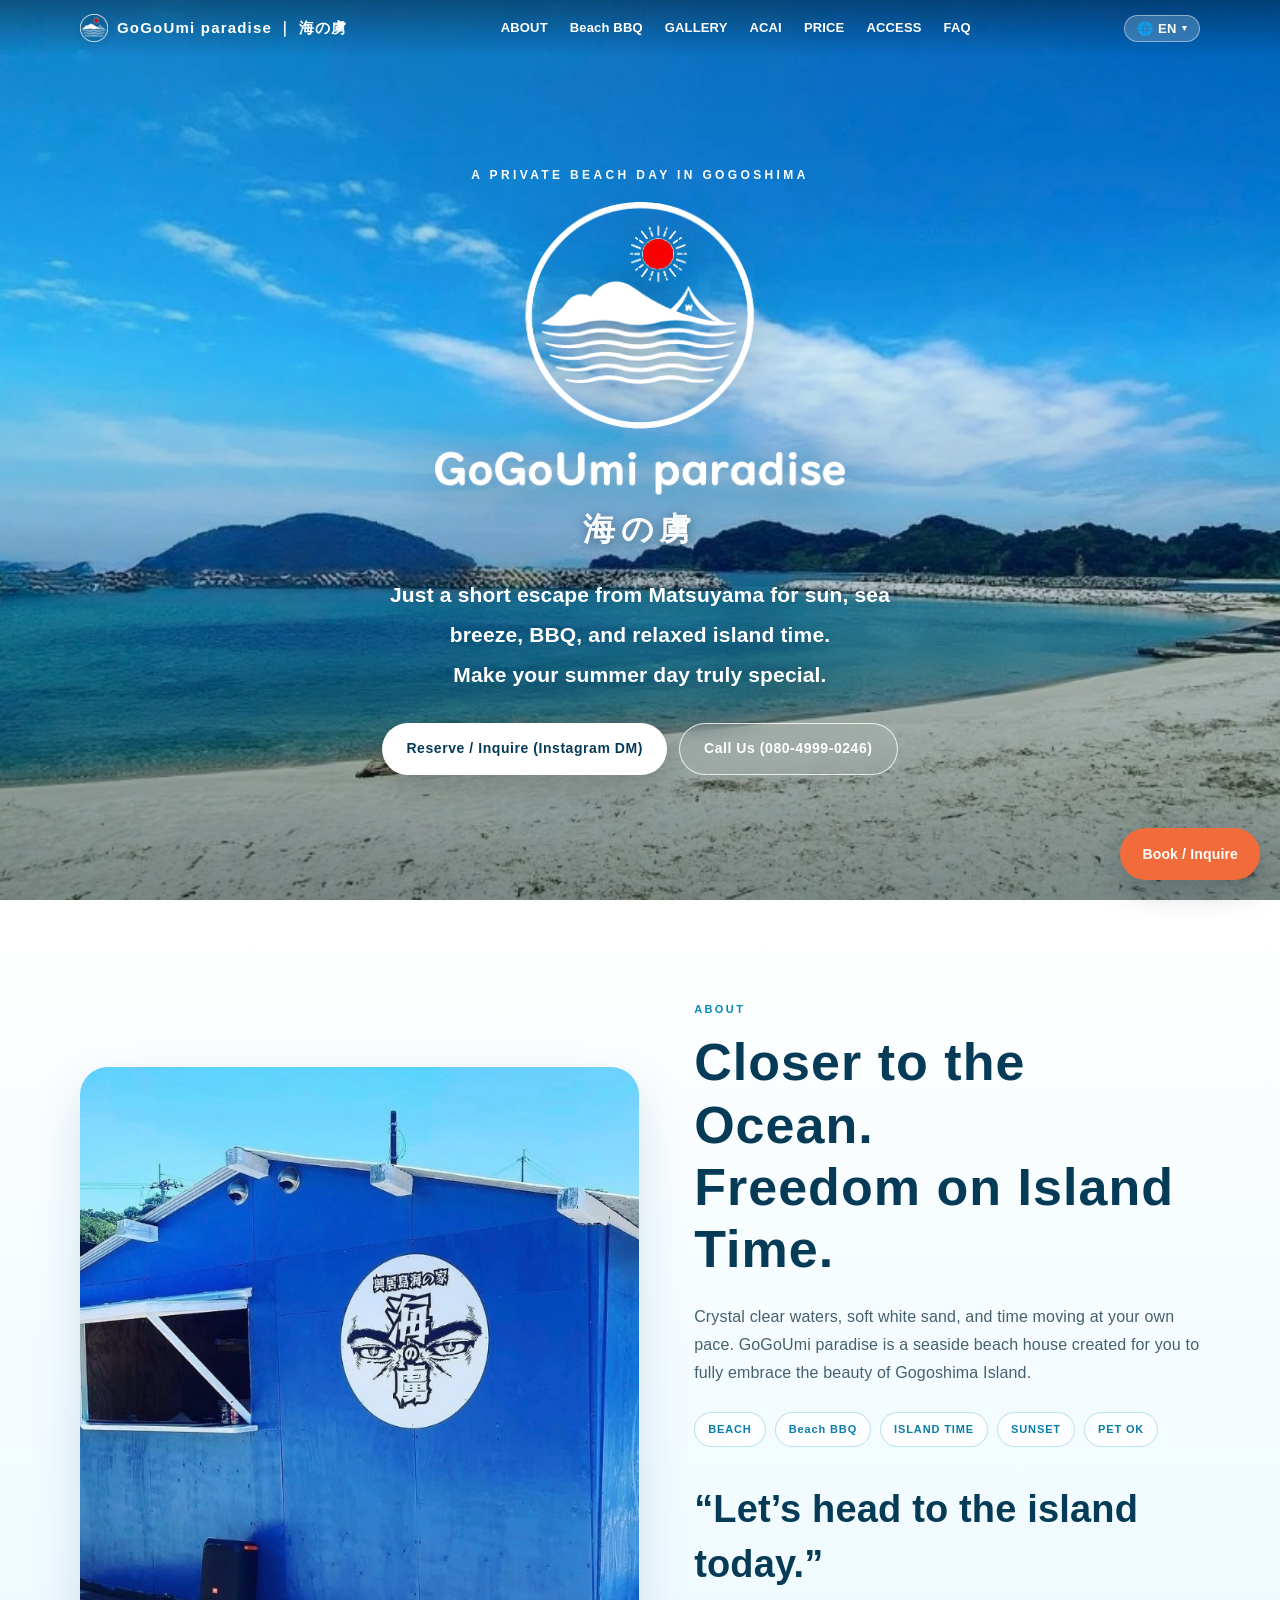
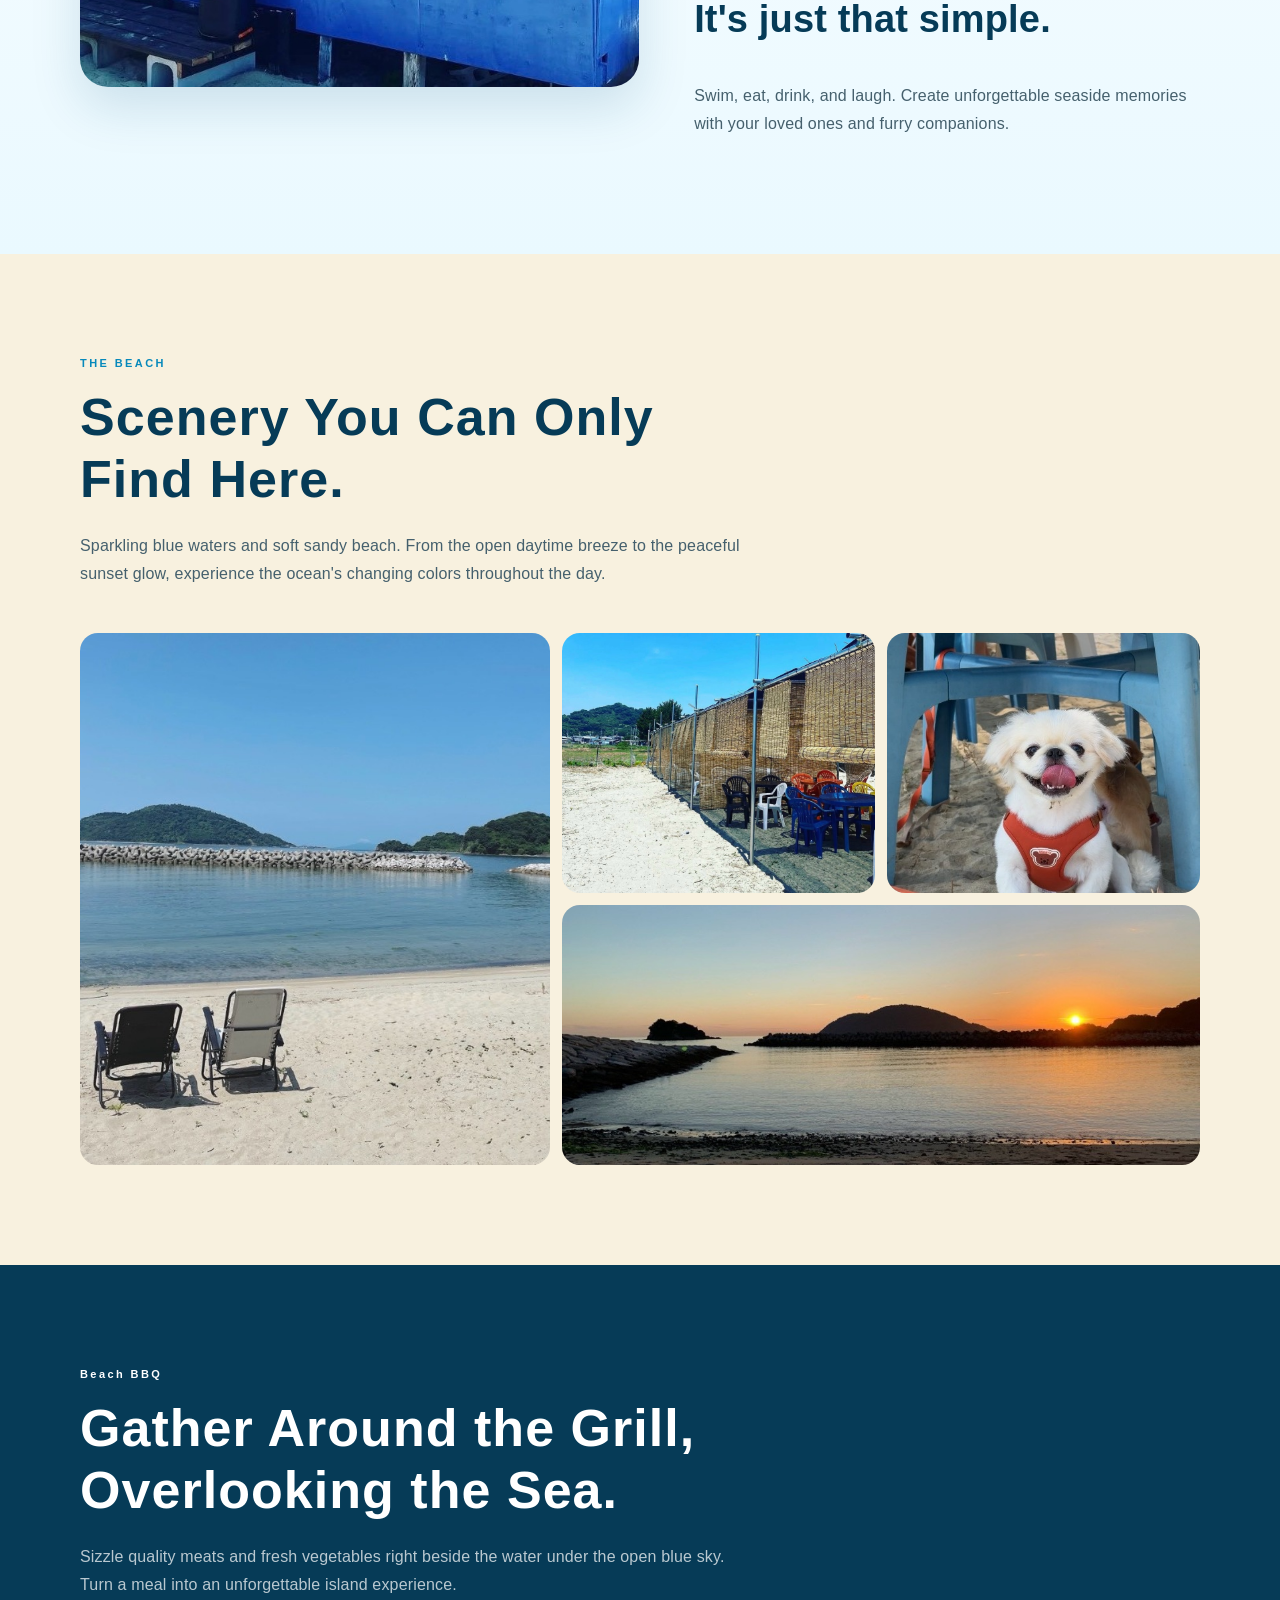
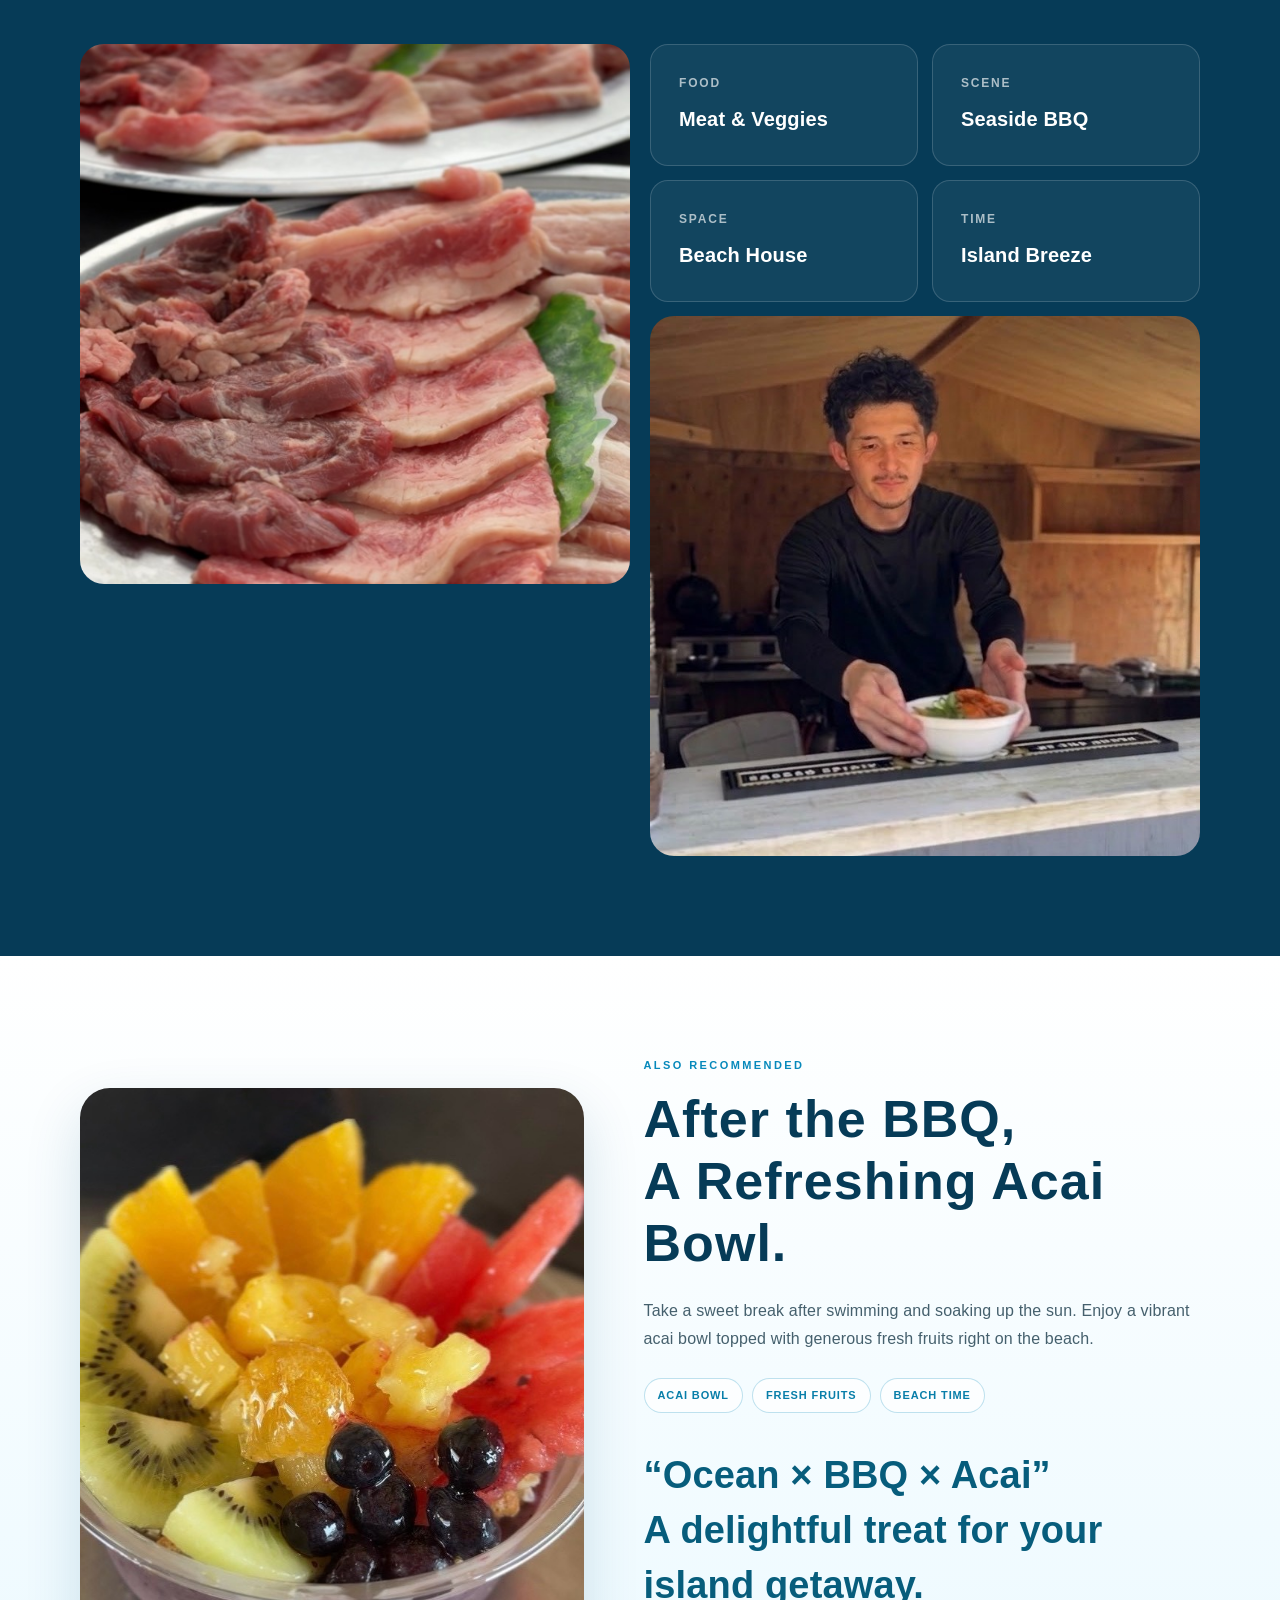
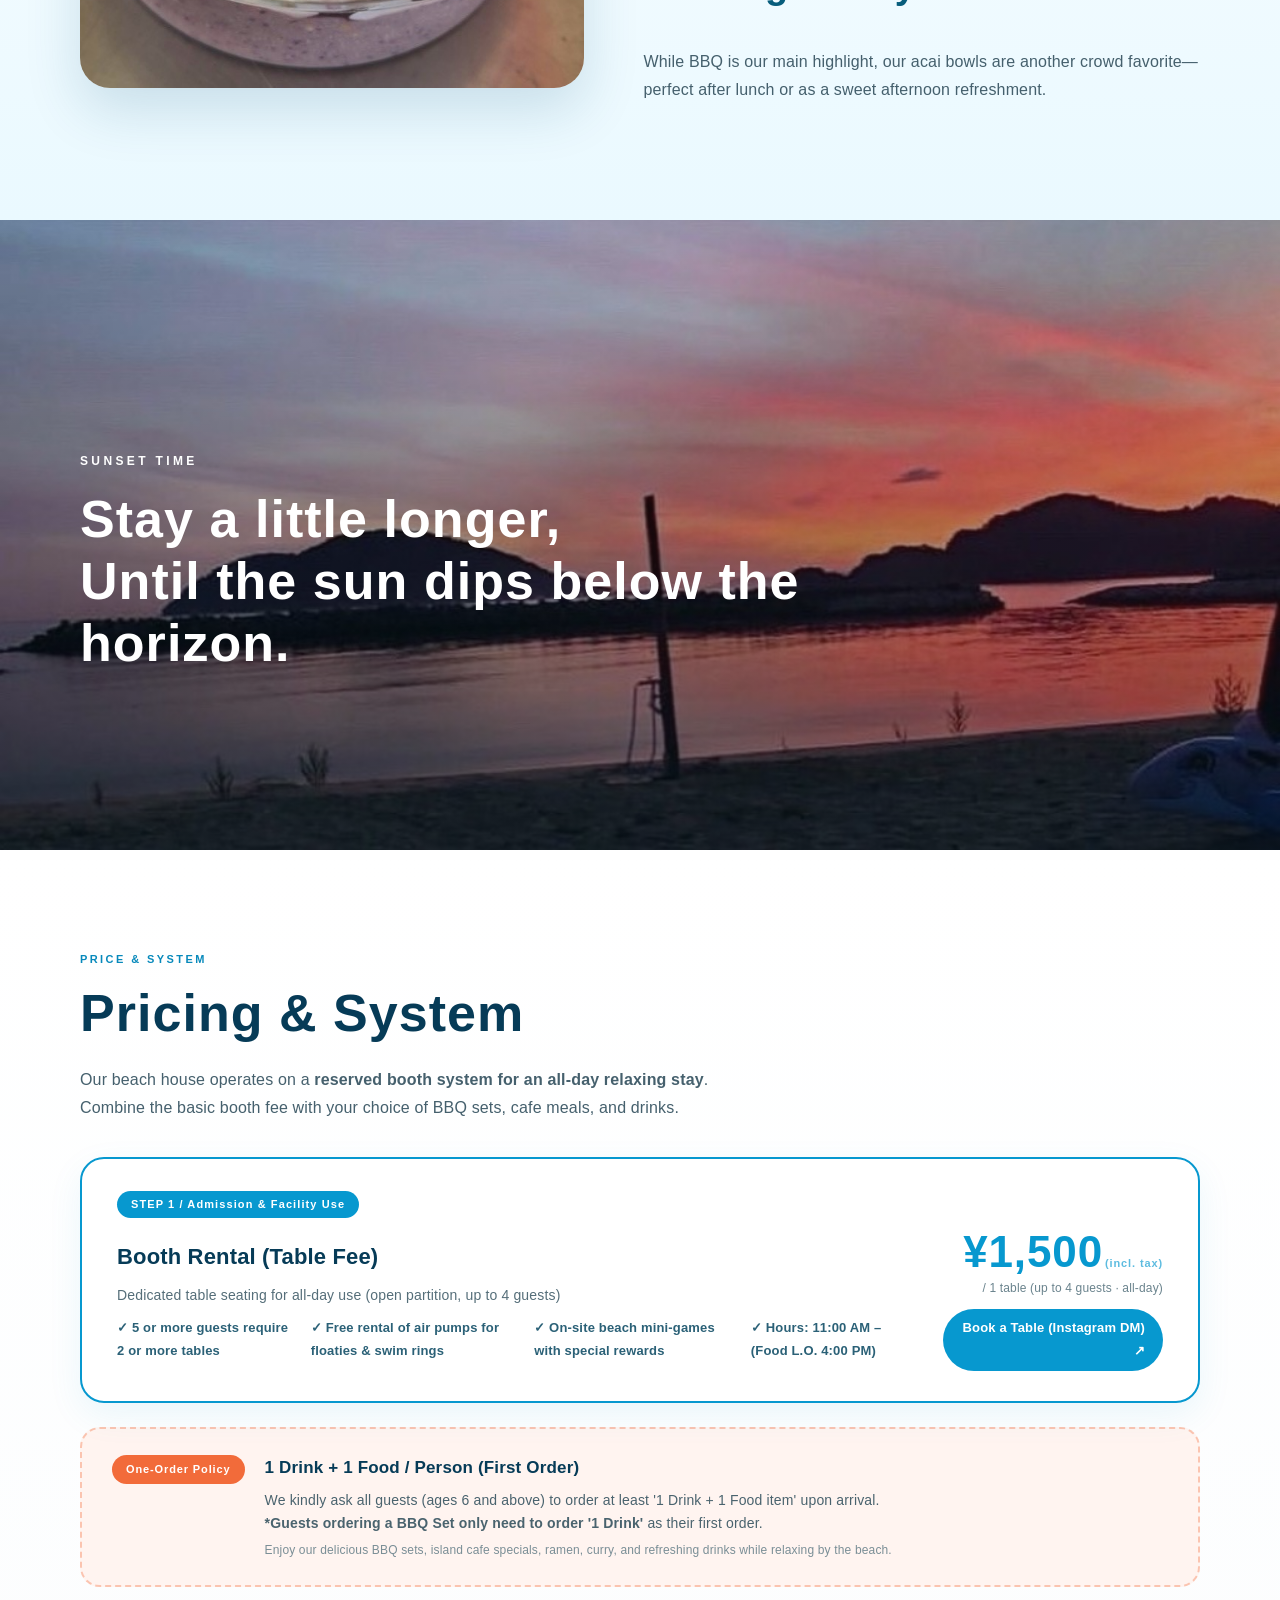
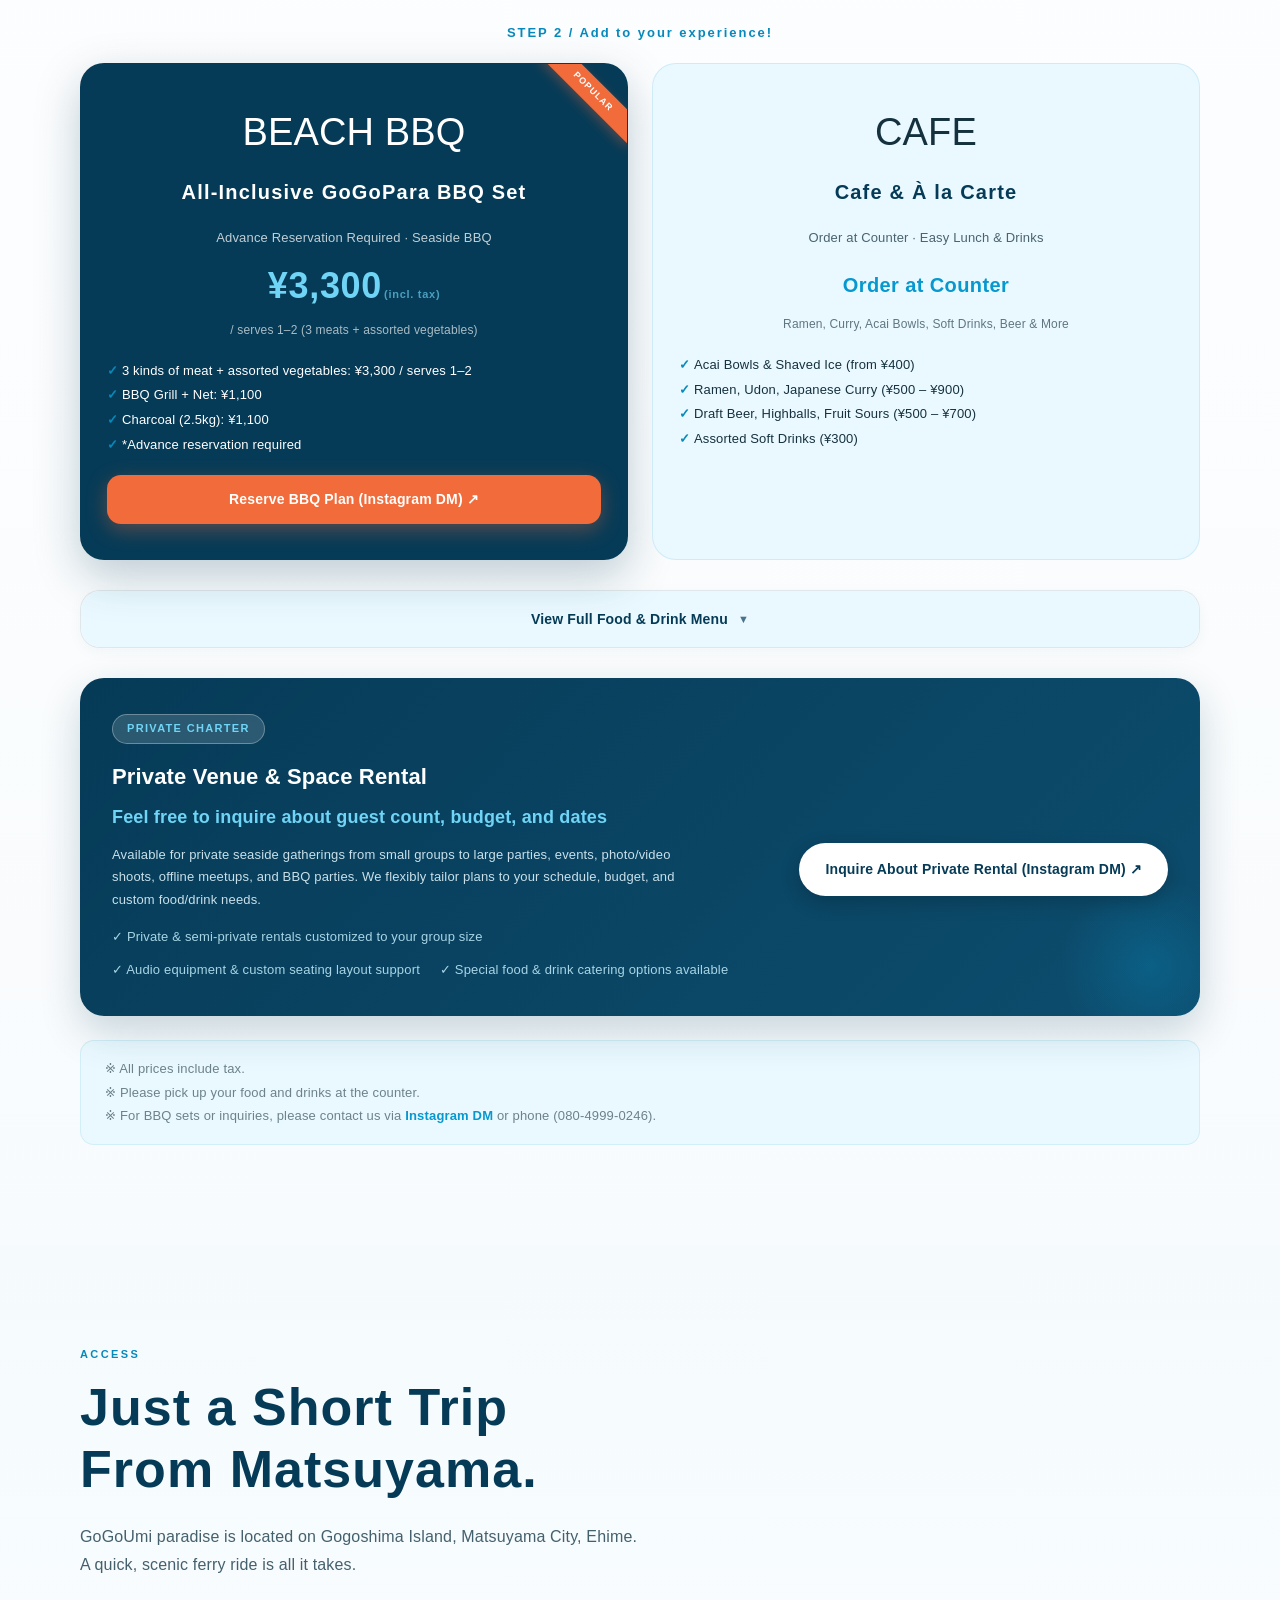
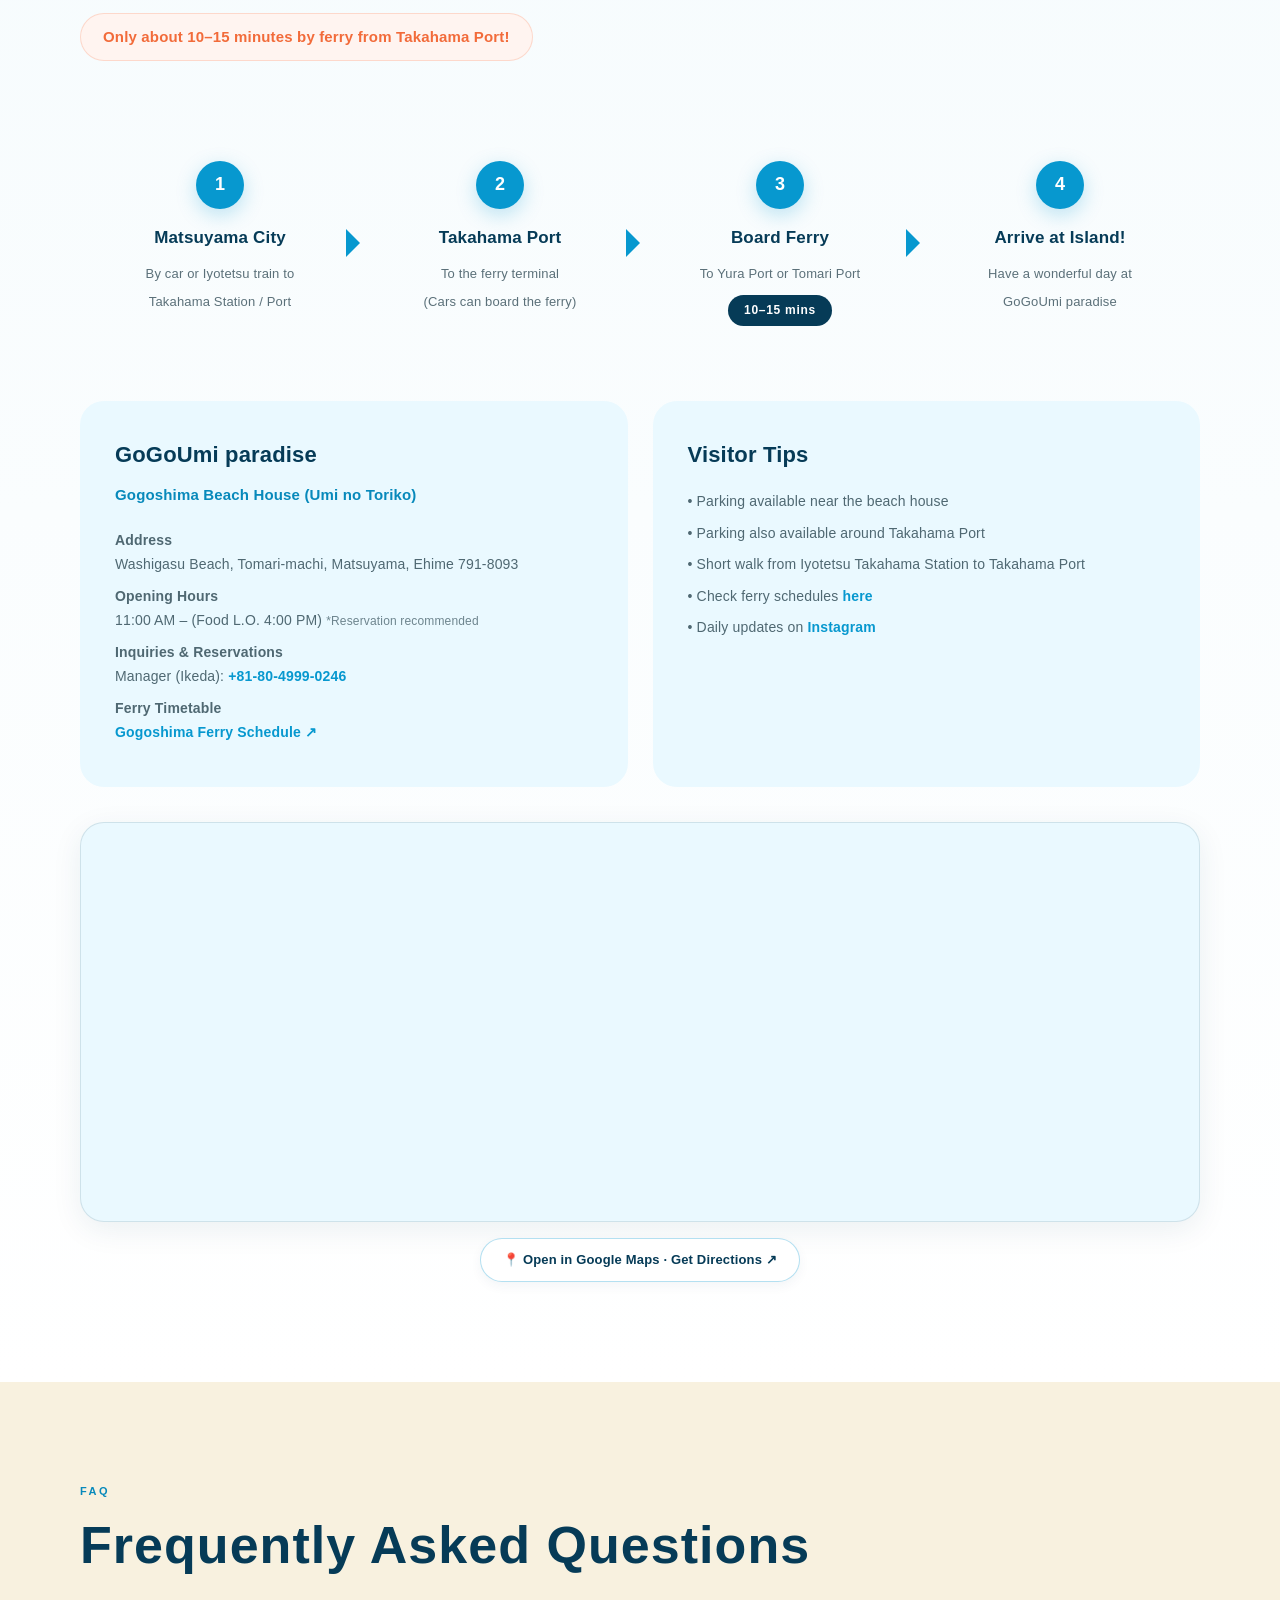
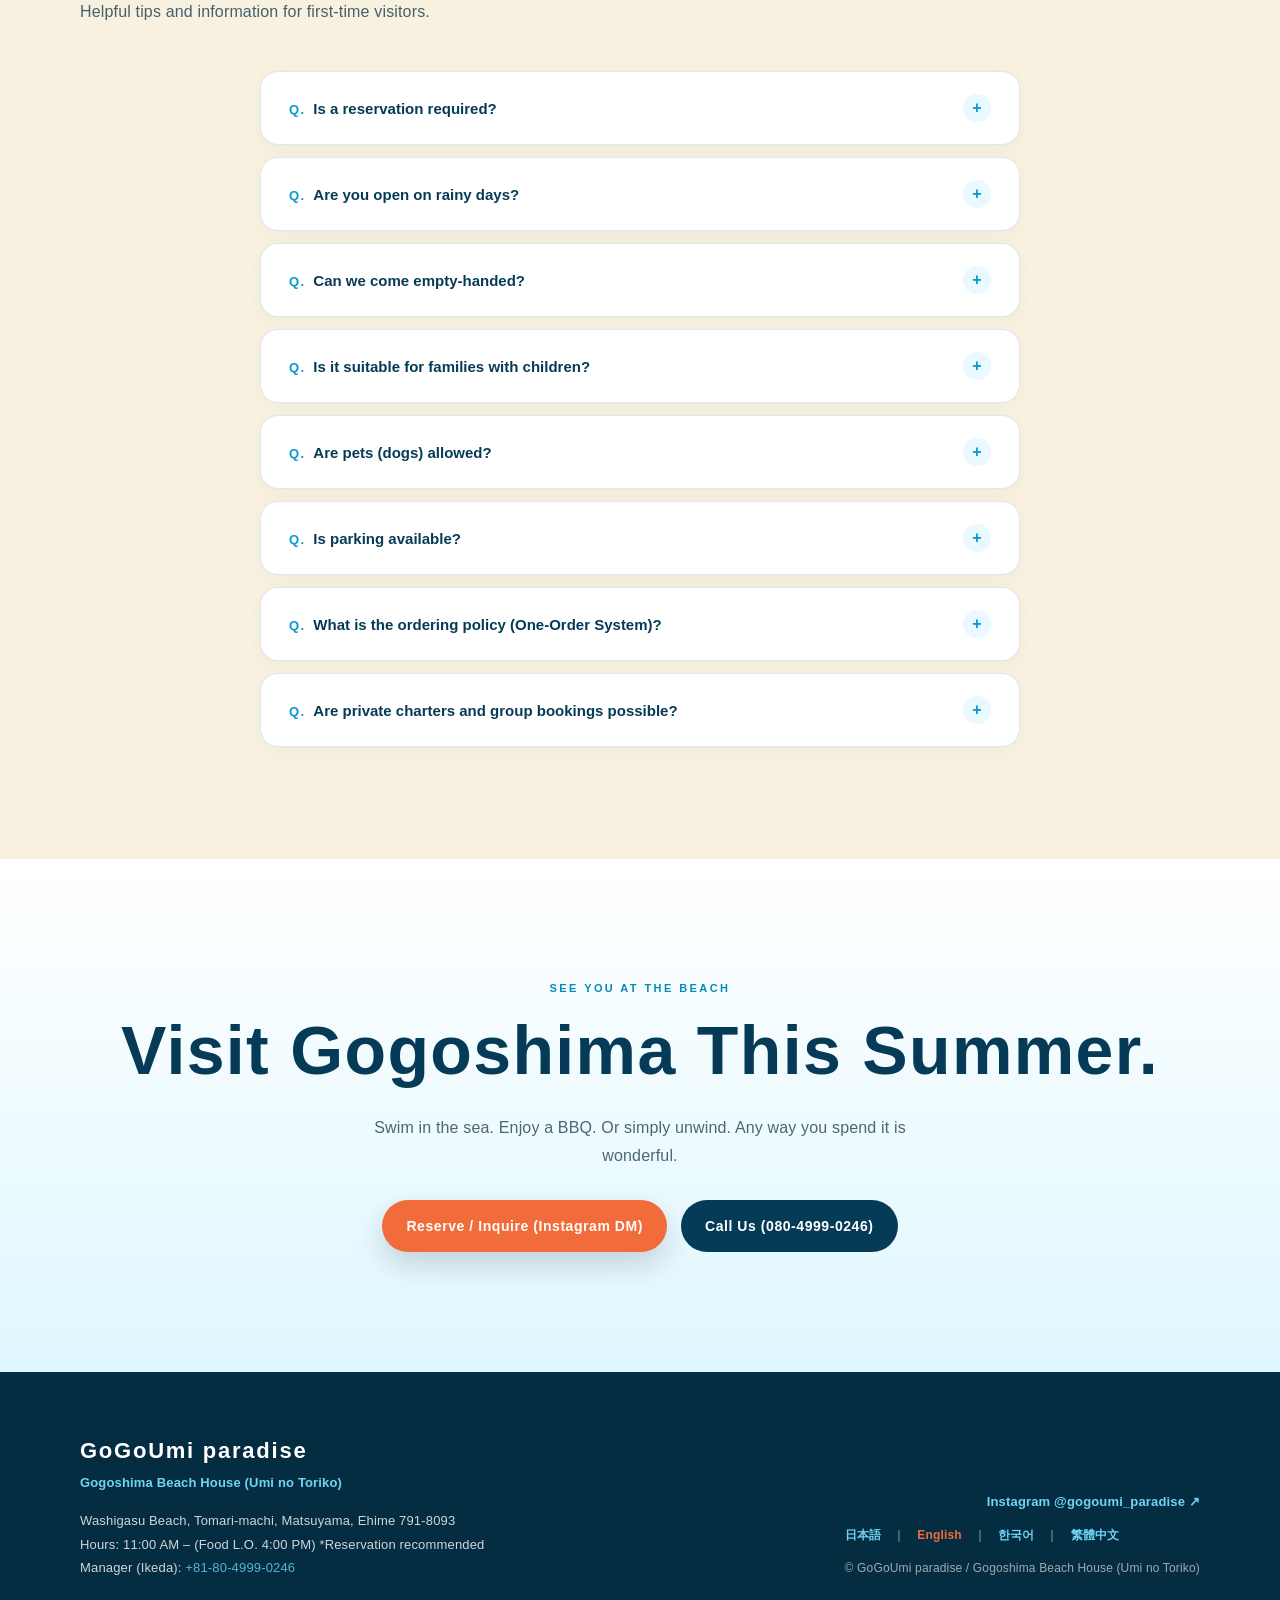
==== en/index.html @ 6abaef39 "feat: 多言語対応（EN/KO/ZH）、言語切替オーバーレイUI、Cloudflare Pages向けセキュリティルーティングの追加 - 英語（en/）・韓国語（ko/）・繁体字中国語（zh/）の" ====
<!doctype html>
<html lang="en">

<head>
  <meta charset="utf-8">
  <meta name="viewport" content="width=device-width, initial-scale=1">
  <meta name="theme-color" content="#0b8fbe">
  <title>GoGoUmi paradise | Matsuyama Beach House & Island BBQ (Gogoshima, Ehime)</title>
  <meta name="description"
    content="Official site of GoGoUmi paradise (Umi no Toriko) on Gogoshima Island, Matsuyama, Ehime. Just a 10-15 min scenic ferry ride from Takahama Port. Enjoy seaside BBQ, fresh acai bowls, dog-friendly beach vibes, and island day trips.">
  <meta name="keywords" content="Matsuyama beach, Matsuyama day trip, Matsuyama BBQ, Gogoshima Island, Ehime sightseeing, Washigasu beach, GoGoUmi paradise, beach house Japan">
  <meta name="robots" content="index, follow">
  <link rel="canonical" href="https://gogoumi-paradise.com/en/">
  <link rel="alternate" hreflang="ja" href="https://gogoumi-paradise.com/">
  <link rel="alternate" hreflang="en" href="https://gogoumi-paradise.com/en/">
  <link rel="alternate" hreflang="zh-TW" href="https://gogoumi-paradise.com/zh/">
  <link rel="alternate" hreflang="ko" href="https://gogoumi-paradise.com/ko/">
  <link rel="alternate" hreflang="x-default" href="https://gogoumi-paradise.com/">

  <!-- OGP / SNS Meta Tags -->
  <meta property="og:type" content="website">
  <meta property="og:locale" content="en_US">
  <meta property="og:site_name" content="GoGoUmi paradise (Umi no Toriko)">
  <meta property="og:title" content="GoGoUmi paradise | Matsuyama Beach House & Island BBQ (Gogoshima, Ehime)">
  <meta property="og:description"
    content="A scenic island day trip from Matsuyama! Enjoy seaside BBQ, acai bowls, dog-friendly beach vibes, and private rentals on Gogoshima Island (10-15 mins ferry from Takahama Port).">
  <meta property="og:url" content="https://gogoumi-paradise.com/en/">
  <meta property="og:image" content="https://gogoumi-paradise.com/images/photo12.jpeg">

  <!-- Twitter Card -->
  <meta name="twitter:card" content="summary_large_image">
  <meta name="twitter:title" content="GoGoUmi paradise | Matsuyama Beach House & Island BBQ (Gogoshima, Ehime)">
  <meta name="twitter:description"
    content="A scenic island day trip from Matsuyama! Seaside BBQ, acai bowls, and beach vibes on Gogoshima Island (10-15 mins ferry).">
  <meta name="twitter:image" content="https://gogoumi-paradise.com/images/photo12.jpeg">

  <link rel="icon" type="image/jpeg" href="../images/logo.jpeg">
  <link rel="apple-touch-icon" href="../images/logo.jpeg">
  <link rel="stylesheet" href="../style.css">

  <!-- Structured Data (Schema.org / JSON-LD) -->
  <!-- 1. Store / Business Info (LocalBusiness / Restaurant) -->
  <script type="application/ld+json">
  {
    "@context": "https://schema.org",
    "@type": ["LocalBusiness", "Restaurant"],
    "@id": "https://gogoumi-paradise.com/en/#business",
    "name": "GoGoUmi paradise (Umi no Toriko)",
    "alternateName": "Matsuyama Gogoshima Beach House GoGoUmi paradise",
    "description": "Seaside beach house and beach BBQ facility on Gogoshima Island (Washigasu Beach), Matsuyama, Ehime. 10-15 mins ferry ride from Takahama Port. Perfect for Matsuyama day trips, all-inclusive BBQ, acai bowls, dog-friendly, and private rentals.",
    "image": "https://gogoumi-paradise.com/images/photo19.jpeg",
    "url": "https://gogoumi-paradise.com/en/",
    "telephone": "080-4999-0246",
    "priceRange": "¥¥",
    "servesCuisine": ["BBQ", "Cafe", "Japanese"],
    "keywords": "Matsuyama beach, Matsuyama day trip, Matsuyama BBQ, Gogoshima, Beach House, Washigasu Beach, Acai Bowl, Dog Friendly",
    "hasMap": "https://maps.google.com/?q=%E6%84%9B%E5%A8%9E%E7%9C%8C%E6%9D%BE%E5%B1%B1%E5%B8%82%E6%Bcca%E7%94%BA%20%E9%B7%B2%E3%83%B6%E5%B7%A3%E6%B5%B7%E6%B0%B4%E6%B5%B4%E5%A0%B4",
    "address": {
      "@type": "PostalAddress",
      "streetAddress": "Washigasu Beach, Tomari-machi",
      "addressLocality": "Matsuyama",
      "addressRegion": "Ehime",
      "postalCode": "791-8093",
      "addressCountry": "JP"
    },
    "geo": {
      "@type": "GeoCoordinates",
      "latitude": 33.8860,
      "longitude": 132.6840
    },
    "openingHoursSpecification": [
      {
        "@type": "OpeningHoursSpecification",
        "dayOfWeek": ["Monday", "Tuesday", "Wednesday", "Thursday", "Friday", "Saturday", "Sunday"],
        "opens": "11:00",
        "closes": "16:00"
      }
    ],
    "sameAs": [
      "https://www.instagram.com/gogoumi_paradise"
    ]
  }
  </script>

  <!-- 2. FAQ (FAQPage Rich Results) -->
  <script type="application/ld+json">
  {
    "@context": "https://schema.org",
    "@type": "FAQPage",
    "mainEntity": [
      {
        "@type": "Question",
        "name": "Is a reservation required?",
        "acceptedAnswer": {
          "@type": "Answer",
          "text": "Yes, advance reservations are recommended. Please contact us via Instagram DM or phone (+81-80-4999-0246) to check availability and book."
        }
      },
      {
        "@type": "Question",
        "name": "Are you open on rainy days?",
        "acceptedAnswer": {
          "@type": "Answer",
          "text": "Operations may be suspended depending on weather conditions. Please check our Instagram Stories for daily operational updates."
        }
      },
      {
        "@type": "Question",
        "name": "Can we come empty-handed?",
        "acceptedAnswer": {
          "@type": "Answer",
          "text": "Yes! Our BBQ sets include all equipment and ingredients. Feel free to come empty-handed. Bringing swimwear and towels is recommended."
        }
      },
      {
        "@type": "Question",
        "name": "Is it suitable for families and children?",
        "acceptedAnswer": {
          "@type": "Answer",
          "text": "Absolutely! Families are very welcome. Children can safely enjoy swimming in the sea and BBQ by the sand."
        }
      },
      {
        "@type": "Question",
        "name": "Are pets (dogs) allowed?",
        "acceptedAnswer": {
          "@type": "Answer",
          "text": "Yes, pets are warmly welcome! You can walk on the beach and enjoy BBQ together with your dog. Please keep your dog on a leash for safety and courtesy to other guests."
        }
      },
      {
        "@type": "Question",
        "name": "Is parking available?",
        "acceptedAnswer": {
          "@type": "Answer",
          "text": "Yes, there is parking space available near the beach house."
        }
      },
      {
        "@type": "Question",
        "name": "What is the ordering policy (One-Order System)?",
        "acceptedAnswer": {
          "@type": "Answer",
          "text": "We kindly ask each guest (ages 6 and above) to order at least '1 Drink + 1 Food item' upon arrival (*guests ordering a BBQ set only need to order 1 Drink)."
        }
      },
      {
        "@type": "Question",
        "name": "Are private charters and group bookings possible?",
        "acceptedAnswer": {
          "@type": "Answer",
          "text": "Yes! We welcome private venue rentals and group gatherings. Please contact us via Instagram DM or phone (+81-80-4999-0246) for custom dates, budgets, and menus."
        }
      }
    ]
  }
  </script>
</head>

<body>
  <nav class="nav" id="nav">
    <div class="container nav-inner">
      <a class="brand" href="#">
        <img src="../images/logo_mark_white_clean.png" alt="GoGoUmi paradise Logo Mark" class="brand-mark brand-mark-white">
        <img src="../images/logo_mark_clean.png" alt="GoGoUmi paradise Logo Mark" class="brand-mark brand-mark-scrolled">
        <span>GoGoUmi paradise ｜ 海の虜</span>
      </a>
      <div class="nav-links">
        <a href="#about">ABOUT</a><a href="#bbq">Beach BBQ</a><a href="#gallery">GALLERY</a><a href="#acai">ACAI</a><a
          href="#price">PRICE</a><a href="#access">ACCESS</a><a href="#faq">FAQ</a>
      </div>
      <div class="nav-actions">
        <div class="lang-switcher">
          <button type="button" class="lang-btn" aria-expanded="false" aria-haspopup="true" aria-label="Select Language">
            <span class="lang-icon">🌐</span>
            <span class="lang-current">EN</span>
            <span class="lang-arrow">▾</span>
          </button>
          <div class="lang-dropdown" role="menu">
            <a href="../" class="lang-item" hreflang="ja" role="menuitem">日本語 (JP)</a>
            <a href="./" class="lang-item active" hreflang="en" role="menuitem">English (EN)</a>
            <a href="../ko/" class="lang-item" hreflang="ko" role="menuitem">한국어 (KO)</a>
            <a href="../zh/" class="lang-item" hreflang="zh-TW" role="menuitem">繁體中文 (ZH)</a>
          </div>
        </div>
      </div>
    </div>
  </nav>

  <header class="hero">
    <div class="hero-bg"><img src="../images/photo12.jpeg" alt="Crystal blue ocean and sandy beach of Gogoshima" fetchpriority="high"></div>
    <div class="container hero-content">
      <div>
        <div class="eyebrow">A PRIVATE BEACH DAY IN GOGOSHIMA</div>
        <h1>
          <span class="sr-only">Beach House & Seaside BBQ on Gogoshima Island - </span>
          <img src="../images/logo_white_center.png" alt="GoGoUmi paradise - Beach House on Gogoshima Island" class="hero-logo">
          <span>海の虜</span>
        </h1>
        <p class="hero-copy">Just a short escape from Matsuyama for sun, sea breeze, BBQ, and relaxed island time.<br>Make your summer day truly special.</p>
        <div class="cta-row">
          <a class="btn btn-primary" href="https://www.instagram.com/gogoumi_paradise" data-reserve-link target="_blank"
            rel="noopener noreferrer">Reserve / Inquire (Instagram DM)</a>
          <a class="btn btn-outline" href="tel:08049990246">Call Us (080-4999-0246)</a>
        </div>
      </div>
    </div>
  </header>

  <main>
    <section class="intro" id="about">
      <div class="container intro-grid">
        <div class="intro-photo"><img src="../images/photo19.jpeg" alt="GoGoUmi paradise Beach House Exterior" loading="lazy"
            decoding="async"></div>
        <div>
          <div class="kicker">ABOUT</div>
          <h2>Closer to the Ocean.<br>Freedom on Island Time.</h2>
          <p class="lead">Crystal clear waters, soft white sand, and time moving at your own pace. GoGoUmi paradise is a seaside beach house created for you to fully embrace the beauty of Gogoshima Island.</p>
          <div class="badges"><span class="badge">BEACH</span><span class="badge">Beach BBQ</span><span
              class="badge">ISLAND TIME</span><span class="badge">SUNSET</span><span class="badge">PET OK</span></div>
          <p class="quote">“Let’s head to the island today.”<br>It's just that simple.</p>
          <p class="lead">Swim, eat, drink, and laugh. Create unforgettable seaside memories with your loved ones and furry companions.</p>
        </div>
      </div>
    </section>

    <section class="gallery" id="gallery">
      <div class="container">
        <div class="kicker">THE BEACH</div>
        <h2>Scenery You Can Only<br>Find Here.</h2>
        <p class="lead">Sparkling blue waters and soft sandy beach. From the open daytime breeze to the peaceful sunset glow, experience the ocean's changing colors throughout the day.</p>
        <div class="gallery-grid">
          <div class="g g1"><img src="../images/photo14.jpeg" alt="Beach chairs by the turquoise sea" loading="lazy" decoding="async"></div>
          <div class="g g2"><img src="../images/photo15.jpeg" alt="Shaded terrace seating at the beach house" loading="lazy" decoding="async"></div>
          <div class="g g3"><img src="../images/dog.jpeg" alt="Beloved dog enjoying the beach" loading="lazy" decoding="async"></div>
          <div class="g g4"><img src="../images/photo20.jpeg" alt="Romantic sunset on the beach" loading="lazy" decoding="async"></div>
        </div>
      </div>
    </section>

    <section class="bbq" id="bbq">
      <div class="container">
        <div class="kicker">Beach BBQ</div>
        <h2>Gather Around the Grill,<br>Overlooking the Sea.</h2>
        <p class="lead">Sizzle quality meats and fresh vegetables right beside the water under the open blue sky. Turn a meal into an unforgettable island experience.</p>
        <div class="bbq-grid">
          <div class="photo"><img src="../images/photo9_v2.jpeg" alt="Sizzling BBQ meats" loading="lazy" decoding="async"></div>
          <div>
            <div class="info">
              <div class="info-box"><strong>FOOD</strong><b>Meat & Veggies</b></div>
              <div class="info-box"><strong>SCENE</strong><b>Seaside BBQ</b></div>
              <div class="info-box"><strong>SPACE</strong><b>Beach House</b></div>
              <div class="info-box"><strong>TIME</strong><b>Island Breeze</b></div>
            </div>
            <div class="photo bbq-sub-photo"><img src="../images/photo23_v2.jpeg" alt="Friendly host welcoming guests at the counter" loading="lazy"
                decoding="async"></div>
          </div>
        </div>
      </div>
    </section>

    <section class="acai" id="acai">
      <div class="container acai-grid">
        <div class="acai-photo"><img src="../images/acai_v2.jpeg" alt="Fresh fruit acai bowl" loading="lazy" decoding="async">
        </div>
        <div>
          <div class="kicker">ALSO RECOMMENDED</div>
          <h2>After the BBQ,<br>A Refreshing Acai Bowl.</h2>
          <p class="lead">Take a sweet break after swimming and soaking up the sun. Enjoy a vibrant acai bowl topped with generous fresh fruits right on the beach.</p>
          <div class="badges"><span class="badge">ACAI BOWL</span><span class="badge">FRESH FRUITS</span><span
              class="badge">BEACH TIME</span></div>
          <p class="quote">“Ocean × BBQ × Acai”<br>A delightful treat for your island getaway.</p>
          <p class="lead">While BBQ is our main highlight, our acai bowls are another crowd favorite—perfect after lunch or as a sweet afternoon refreshment.</p>
        </div>
      </div>
    </section>

    <section class="sunset">
      <img src="../images/photo11.jpeg" alt="Vibrant sunset on Gogoshima Island" loading="lazy" decoding="async">
      <div class="container sunset-content">
        <div>
          <div class="eyebrow">SUNSET TIME</div>
          <h2>Stay a little longer,<br>Until the sun dips below the horizon.</h2>
        </div>
      </div>
    </section>

    <!-- ====== PRICE ====== -->
    <!-- Content dynamically rendered from prices.js -->
    <section class="price" id="price">
      <div class="container"></div>
    </section>

    <!-- ====== ACCESS ====== -->
    <section class="access" id="access">
      <div class="container">
        <div class="kicker">ACCESS</div>
        <h2>Just a Short Trip<br>From Matsuyama.</h2>
        <p class="lead">GoGoUmi paradise is located on Gogoshima Island, Matsuyama City, Ehime.<br>A quick, scenic ferry ride is all it takes.</p>
        <div class="access-highlight">Only about 10–15 minutes by ferry from Takahama Port!</div>

        <!-- step flow -->
        <div class="access-steps">
          <div class="access-step">
            <div class="step-num">1</div>
            <span class="step-label">Matsuyama City</span>
            <span class="step-desc">By car or Iyotetsu train to<br>Takahama Station / Port</span>
          </div>
          <div class="access-step">
            <div class="step-num">2</div>
            <span class="step-label">Takahama Port</span>
            <span class="step-desc">To the ferry terminal<br>(Cars can board the ferry)</span>
          </div>
          <div class="access-step">
            <div class="step-num">3</div>
            <span class="step-label">Board Ferry</span>
            <span class="step-desc">To Yura Port or Tomari Port</span>
            <span class="step-time">10–15 mins</span>
          </div>
          <div class="access-step">
            <div class="step-num">4</div>
            <span class="step-label">Arrive at Island!</span>
            <span class="step-desc">Have a wonderful day at<br>GoGoUmi paradise</span>
          </div>
        </div>

        <!-- detail cards -->
        <div class="access-detail">
          <div class="access-card">
            <h3>GoGoUmi paradise<br><span class="access-card-sub">Gogoshima Beach House (Umi no Toriko)</span></h3>
            <p><b>Address</b><br>Washigasu Beach, Tomari-machi, Matsuyama, Ehime 791-8093</p>
            <p><b>Opening Hours</b><br>11:00 AM – (Food L.O. 4:00 PM) <span class="note-inline">*Reservation recommended</span></p>
            <p><b>Inquiries & Reservations</b><br>Manager (Ikeda): <a href="tel:08049990246" class="link-highlight">+81-80-4999-0246</a></p>
            <p><b>Ferry Timetable</b><br><a href="https://gogoshima-ferry.com/timetable_faretable/" target="_blank"
                rel="noopener noreferrer">Gogoshima Ferry Schedule ↗</a></p>
          </div>
          <div class="access-card">
            <h3>Visitor Tips</h3>
            <p>• Parking available near the beach house</p>
            <p>• Parking also available around Takahama Port</p>
            <p>• Short walk from Iyotetsu Takahama Station to Takahama Port</p>
            <p>• Check ferry schedules <a href="https://gogoshima-ferry.com/timetable_faretable/" target="_blank"
                rel="noopener noreferrer">here</a></p>
            <p>• Daily updates on <a href="https://www.instagram.com/gogoumi_paradise" target="_blank"
                rel="noopener noreferrer">Instagram</a></p>
          </div>
        </div>

        <!-- Map Embed -->
        <div class="access-map-wrapper">
          <div class="access-map">
            <iframe
              src="https://maps.google.com/maps?output=embed&q=%E6%84%9B%E5%A8%9E%E7%9C%8C%E6%9D%BE%E5%B1%B1%E5%B8%82%E6%Bcca%E7%94%BA%20%E9%B7%B2%E3%83%B6%E5%B7%A3%E6%B5%B7%E6%B0%B4%E6%B5%B4%E5%A0%B4"
              width="100%" height="100%" allowfullscreen="" loading="lazy" referrerpolicy="no-referrer-when-downgrade"
              title="GoGoUmi paradise (Washigasu Beach) Access Map">
            </iframe>
          </div>
          <div class="access-map-action">
            <a class="btn-map-link"
              href="https://maps.google.com/?q=%E6%84%9B%E5%A8%9E%E7%9C%8C%E6%9D%BE%E5%B1%B1%E5%B8%82%E6%Bcca%E7%94%BA%20%E9%B7%B2%E3%83%B6%E5%B7%A3%E6%B5%B7%E6%B0%B4%E6%B5%B4%E5%A0%B4"
              target="_blank" rel="noopener noreferrer">
              📍 Open in Google Maps · Get Directions ↗
            </a>
          </div>
        </div>
      </div>
    </section>

    <!-- ====== FAQ ====== -->
    <section class="faq" id="faq">
      <div class="container">
        <div class="kicker">FAQ</div>
        <h2>Frequently Asked Questions</h2>
        <p class="lead">Helpful tips and information for first-time visitors.</p>
        <div class="faq-list">

          <div class="faq-item">
            <button type="button" class="faq-q" aria-expanded="false">
              <div><span class="q-label">Q.</span>Is a reservation required?</div>
              <div class="faq-toggle">+</div>
            </button>
            <div class="faq-a">
              <div class="faq-a-inner">Yes, advance reservations are recommended. Please contact us via <a
                  href="https://www.instagram.com/gogoumi_paradise" target="_blank" rel="noopener noreferrer"
                  class="link-highlight">Instagram DM</a> or phone (<a href="tel:08049990246"
                  class="link-highlight">+81-80-4999-0246</a>) to check availability and reserve.</div>
            </div>
          </div>

          <div class="faq-item">
            <button type="button" class="faq-q" aria-expanded="false">
              <div><span class="q-label">Q.</span>Are you open on rainy days?</div>
              <div class="faq-toggle">+</div>
            </button>
            <div class="faq-a">
              <div class="faq-a-inner">We may suspend operations depending on weather conditions. Please check our <a
                  href="https://www.instagram.com/gogoumi_paradise" target="_blank" rel="noopener noreferrer"
                  class="link-highlight">Instagram</a> Stories for real-time daily operational updates.</div>
            </div>
          </div>

          <div class="faq-item">
            <button type="button" class="faq-q" aria-expanded="false">
              <div><span class="q-label">Q.</span>Can we come empty-handed?</div>
              <div class="faq-toggle">+</div>
            </button>
            <div class="faq-a">
              <div class="faq-a-inner">Yes! Our BBQ sets include all equipment and food ingredients. Feel free to come empty-handed. Bringing swimwear and towels is recommended for swimming.</div>
            </div>
          </div>

          <div class="faq-item">
            <button type="button" class="faq-q" aria-expanded="false">
              <div><span class="q-label">Q.</span>Is it suitable for families with children?</div>
              <div class="faq-toggle">+</div>
            </button>
            <div class="faq-a">
              <div class="faq-a-inner">Absolutely! Families are warmly welcomed. You and your children can safely enjoy beach swimming and delicious BBQ together.</div>
            </div>
          </div>

          <div class="faq-item">
            <button type="button" class="faq-q" aria-expanded="false">
              <div><span class="q-label">Q.</span>Are pets (dogs) allowed?</div>
              <div class="faq-toggle">+</div>
            </button>
            <div class="faq-a">
              <div class="faq-a-inner">Yes, pets are very welcome! You can take beach walks and enjoy BBQ together with your dog. Please keep your dog on a leash for courtesy and safety.</div>
            </div>
          </div>

          <div class="faq-item">
            <button type="button" class="faq-q" aria-expanded="false">
              <div><span class="q-label">Q.</span>Is parking available?</div>
              <div class="faq-toggle">+</div>
            </button>
            <div class="faq-a">
              <div class="faq-a-inner">Yes, there is parking space available near the beach house.</div>
            </div>
          </div>

          <div class="faq-item">
            <button type="button" class="faq-q" aria-expanded="false">
              <div><span class="q-label">Q.</span>What is the ordering policy (One-Order System)?</div>
              <div class="faq-toggle">+</div>
            </button>
            <div class="faq-a">
              <div class="faq-a-inner">
                We kindly ask each guest (ages 6 and above) to place a first order of at least "1 Drink + 1 Food item" (*guests ordering a BBQ set only need to order 1 Drink). In addition to table rental, enjoy our BBQ sets, cafe specials, ramen, curry, or acai bowls.
              </div>
            </div>
          </div>

          <div class="faq-item">
            <button type="button" class="faq-q" aria-expanded="false">
              <div><span class="q-label">Q.</span>Are private charters and group bookings possible?</div>
              <div class="faq-toggle">+</div>
            </button>
            <div class="faq-a">
              <div class="faq-a-inner">
                Yes! We welcome private venue rentals and group gatherings. Please contact us via <a
                  href="https://www.instagram.com/gogoumi_paradise" target="_blank" rel="noopener noreferrer"
                  class="link-highlight">Instagram DM</a> or phone (<a href="tel:08049990246"
                  class="link-highlight">+81-80-4999-0246</a>) for dates, budgets, and custom menus.
              </div>
            </div>
          </div>

        </div>
      </div>
    </section>

    <section class="final">
      <div class="container">
        <div class="kicker">SEE YOU AT THE BEACH</div>
        <h2>Visit Gogoshima This Summer.</h2>
        <p>Swim in the sea. Enjoy a BBQ. Or simply unwind. Any way you spend it is wonderful.</p>
        <div class="final-actions">
          <a class="btn btn-primary btn-accent" href="https://www.instagram.com/gogoumi_paradise" data-reserve-link
            target="_blank" rel="noopener noreferrer">Reserve / Inquire (Instagram DM)</a>
          <a class="btn btn-deep" href="tel:08049990246">Call Us (080-4999-0246)</a>
        </div>
      </div>
    </section>
  </main>

  <footer class="footer">
    <div class="container footer-inner">
      <div>
        <div class="footer-brand">GoGoUmi paradise</div>
        <div class="footer-sub">Gogoshima Beach House (Umi no Toriko)</div>
        <p class="footer-info">
          Washigasu Beach, Tomari-machi, Matsuyama, Ehime 791-8093<br>
          Hours: 11:00 AM – (Food L.O. 4:00 PM) *Reservation recommended<br>
          Manager (Ikeda): <a href="tel:08049990246">+81-80-4999-0246</a>
        </p>
      </div>
      <div class="footer-right">
        <p><a href="https://www.instagram.com/gogoumi_paradise" target="_blank" rel="noopener noreferrer">Instagram
            @gogoumi_paradise ↗</a></p>
        <div class="footer-lang">
          <a href="../" hreflang="ja">日本語</a>｜
          <a href="./" class="active" hreflang="en">English</a>｜
          <a href="../ko/" hreflang="ko">한국어</a>｜
          <a href="../zh/" hreflang="zh-TW">繁體中文</a>
        </div>
        <small>© GoGoUmi paradise / Gogoshima Beach House (Umi no Toriko)</small>
      </div>
    </div>
  </footer>

  <!-- Floating Reserve Bar -->
  <div class="float-bar">
    <a class="float-btn float-reserve" href="https://www.instagram.com/gogoumi_paradise" data-reserve-link
      target="_blank" rel="noopener noreferrer">
      <b>Book / Inquire</b>
    </a>
  </div>

  <!-- Pricing config for English -->
  <script src="prices.js" defer></script>
  <!-- Main application script -->
  <script src="../app.js" defer></script>
</body>

</html>
---- style.css ----
:root {
      --blue: #0798cf;
      --deep: #063b57;
      --sky: #eaf9ff;
      --sand: #f8f1df;
      --ink: #15313e;
      --white: #fff;
      --line: rgba(6, 59, 87, .12);
      --accent: #f26b3a;
      --accent-light: #fff4f0;
    }

    * {
      box-sizing: border-box
    }

    /* スクリーンリーダー・検索クローラー向け（デザインを崩さずSEOテキストをインデックスさせる標準手法） */
    .sr-only {
      position: absolute;
      width: 1px;
      height: 1px;
      padding: 0;
      margin: -1px;
      overflow: hidden;
      clip: rect(0, 0, 0, 0);
      white-space: nowrap;
      border: 0;
    }

    html {
      scroll-behavior: smooth
    }

    body {
      margin: 0;
      font-family: -apple-system, BlinkMacSystemFont, "Hiragino Kaku Gothic ProN", "Yu Gothic", Meiryo, sans-serif;
      color: var(--ink);
      background: #fff;
      line-height: 1.75
    }

    img {
      display: block;
      width: 100%;
      height: 100%;
      object-fit: cover
    }

    a {
      text-decoration: none;
      color: inherit
    }

    .container {
      width: min(1120px, 92%);
      margin: auto
    }

    .nav {
      position: fixed;
      z-index: 50;
      top: 0;
      left: 0;
      right: 0;
      padding: 14px 0;
      transition: .3s;
      background: linear-gradient(to bottom, rgba(0, 0, 0, .35), transparent)
    }

    .nav.scrolled {
      background: rgba(255, 255, 255, .94);
      box-shadow: 0 3px 18px rgba(0, 0, 0, .08)
    }

    .nav-inner {
      display: flex;
      align-items: center;
      justify-content: space-between
    }

    .brand {
      color: #fff;
      font-weight: 800;
      letter-spacing: .08em;
      font-size: 15px;
      display: flex;
      align-items: center;
      gap: 9px;
      text-decoration: none;
      white-space: nowrap;
    }

    .brand-mark {
      width: 28px;
      height: 28px;
      object-fit: contain;
      filter: drop-shadow(0 2px 6px rgba(0, 0, 0, .35));
      flex-shrink: 0;
    }

    .brand-mark-scrolled {
      display: none;
    }

    .brand-mark-white {
      display: block;
    }

    .scrolled .brand {
      color: var(--deep);
    }

    .scrolled .brand-mark-white {
      display: none;
    }

    .scrolled .brand-mark-scrolled {
      display: block;
      filter: none;
    }

    .nav-links {
      display: flex;
      gap: 22px;
      color: #fff;
      font-size: 13px;
      font-weight: 700
    }

    .scrolled .nav-links {
      color: var(--deep)
    }

    /* ==========================================================================
       Language Switcher (多言語切り替えドロップダウン - 完全フロート型オーバーレイ)
       ========================================================================== */
    .nav-actions {
      display: flex;
      align-items: center;
      gap: 12px;
      flex-shrink: 0;
    }

    .lang-switcher {
      position: relative;
      user-select: none;
      display: inline-flex;
      align-items: center;
    }

    .lang-btn {
      display: inline-flex;
      align-items: center;
      gap: 5px;
      padding: 6px 12px;
      font-size: 13px;
      font-weight: 700;
      color: #fff;
      background: rgba(255, 255, 255, .2);
      backdrop-filter: blur(8px);
      -webkit-backdrop-filter: blur(8px);
      border: 1px solid rgba(255, 255, 255, .45);
      border-radius: 20px;
      cursor: pointer;
      transition: all .2s ease;
      font-family: inherit;
      line-height: 1;
      outline: none;
    }

    .lang-btn:hover,
    .lang-btn:focus-visible {
      background: rgba(255, 255, 255, .32);
      border-color: #fff;
    }

    .scrolled .lang-btn {
      color: var(--deep);
      background: #f1f5f9;
      border-color: #cbd5e1;
    }

    .scrolled .lang-btn:hover,
    .scrolled .lang-btn:focus-visible {
      background: #e2e8f0;
      border-color: var(--blue);
    }

    .lang-icon {
      font-size: 13px;
      line-height: 1;
    }

    .lang-current {
      letter-spacing: .04em;
    }

    .lang-arrow {
      font-size: 9px;
      transition: transform .2s ease;
      display: inline-block;
    }

    .lang-switcher.open .lang-arrow {
      transform: rotate(180deg);
    }

    /* 折りたたみメニュー本体（デフォルトは display: none、開いた時のみ絶対配置オーバーレイ） */
    .lang-dropdown {
      display: none;
      position: absolute;
      top: calc(100% + 8px);
      right: 0;
      min-width: 140px;
      background: #ffffff;
      border-radius: 12px;
      box-shadow: 0 10px 30px rgba(0, 0, 0, .22), 0 2px 8px rgba(0, 0, 0, .08);
      border: 1px solid rgba(0, 0, 0, .08);
      padding: 6px;
      z-index: 9999;
      flex-direction: column;
      gap: 2px;
    }

    .lang-switcher.open .lang-dropdown {
      display: flex;
    }

    .lang-item {
      display: flex;
      align-items: center;
      justify-content: space-between;
      padding: 8px 12px;
      font-size: 13px;
      font-weight: 600;
      color: var(--deep);
      text-decoration: none;
      border-radius: 8px;
      transition: background .15s ease, color .15s ease;
      white-space: nowrap;
    }

    .lang-item:hover,
    .lang-item:focus-visible {
      background: rgba(11, 143, 190, .08);
      color: var(--blue);
      outline: none;
    }

    .lang-item.active {
      color: var(--blue);
      background: rgba(11, 143, 190, .12);
      font-weight: 800;
    }

    .lang-item.active::after {
      content: '✓';
      font-size: 12px;
      margin-left: 8px;
      color: var(--blue);
    }

    /* フッター言語切り替えリスト */
    .footer-lang {
      display: flex;
      align-items: center;
      gap: 12px;
      margin-top: 12px;
      font-size: 12px;
      color: rgba(255, 255, 255, .7);
      flex-wrap: wrap;
    }

    .footer-lang a {
      color: rgba(255, 255, 255, .8);
      text-decoration: none;
      transition: color .2s;
    }

    .footer-lang a:hover {
      color: #fff;
      text-decoration: underline;
    }

    .footer-lang a.active {
      color: var(--accent);
      font-weight: 700;
    }

    .hero {
      height: 100svh;
      min-height: 680px;
      position: relative;
      overflow: hidden;
      background: #058fc7
    }

    .hero-bg {
      position: absolute;
      inset: 0
    }

    .hero-bg img {
      object-position: center center;
      filter: saturate(1.05)
    }

    .hero:after {
      content: "";
      position: absolute;
      inset: 0;
      background: linear-gradient(180deg, rgba(0, 40, 65, .25), rgba(0, 45, 65, .06) 40%, rgba(0, 25, 35, .48))
    }

    .hero-content {
      position: relative;
      z-index: 2;
      height: 100%;
      display: flex;
      align-items: center;
      justify-content: center;
      text-align: center;
      padding-top: 70px;
      padding-bottom: 30px;
      color: #fff
    }

    .eyebrow {
      font-size: 12px;
      letter-spacing: .28em;
      font-weight: 700;
      margin-bottom: 16px
    }

    .hero-logo {
      display: block;
      width: clamp(200px, 32vw, 420px);
      height: auto;
      margin: 0 auto 6px;
      filter: drop-shadow(0 8px 25px rgba(0, 20, 35, .45));
    }

    .hero h1 {
      margin: 0 0 18px;
      letter-spacing: .04em;
      font-weight: 900
    }

    .hero h1 span {
      display: block;
      font-size: clamp(20px, 3.5vw, 32px);
      letter-spacing: .18em;
      margin-top: 2px;
      text-shadow: 0 2px 12px rgba(0, 30, 45, .4);
    }

    .hero-copy {
      font-size: clamp(16px, 2vw, 21px);
      font-weight: 600;
      max-width: 540px;
      margin: 0 auto;
    }

    .cta-row {
      display: flex;
      gap: 12px;
      flex-wrap: wrap;
      justify-content: center;
      margin-top: 28px
    }

    .btn {
      display: inline-flex;
      align-items: center;
      justify-content: center;
      min-height: 52px;
      padding: 0 24px;
      border-radius: 999px;
      font-weight: 800;
      font-size: 14px;
      letter-spacing: .04em
    }

    .btn-primary {
      background: #fff;
      color: var(--deep)
    }

    .btn-outline {
      border: 1px solid rgba(255, 255, 255, .8);
      color: #fff;
      background: rgba(255, 255, 255, .08);
      backdrop-filter: blur(8px)
    }

    .scroll {
      position: absolute;
      right: 4%;
      bottom: 28px;
      z-index: 3;
      color: #fff;
      font-size: 10px;
      letter-spacing: .2em;
      writing-mode: vertical-rl
    }

    section {
      padding: 100px 0
    }

    .kicker {
      color: #0789bb;
      font-size: 11px;
      font-weight: 900;
      letter-spacing: .22em;
      margin-bottom: 12px
    }

    h2 {
      font-size: clamp(30px, 5vw, 52px);
      line-height: 1.2;
      margin: 0 0 22px;
      color: var(--deep);
      letter-spacing: .02em
    }

    .lead {
      font-size: 16px;
      color: #45606d;
      max-width: 680px
    }

    .intro {
      background: linear-gradient(180deg, #fff, var(--sky))
    }

    .intro-grid {
      display: grid;
      grid-template-columns: 1.05fr .95fr;
      gap: 55px;
      align-items: center
    }

    .intro-photo {
      height: 620px;
      border-radius: 28px;
      overflow: hidden;
      box-shadow: 0 20px 50px rgba(0, 80, 120, .15)
    }

    .quote {
      font-size: clamp(24px, 3vw, 38px);
      font-weight: 900;
      line-height: 1.45;
      color: var(--deep);
      margin: 35px 0
    }

    .gallery {
      background: var(--sand)
    }

    .gallery-grid {
      display: grid;
      grid-template-columns: 1.2fr .8fr .8fr;
      grid-template-rows: 260px 260px;
      gap: 12px;
      margin-top: 45px
    }

    .gallery-grid .g1 {
      grid-row: span 2
    }

    .gallery-grid .g4 {
      grid-column: 2 / span 2
    }

    .g {
      border-radius: 18px;
      overflow: hidden
    }

    .g img {
      transition: transform .7s
    }

    .g:hover img {
      transform: scale(1.04)
    }

    .bbq {
      background: var(--deep);
      color: #fff
    }

    .bbq h2,
    .bbq .kicker {
      color: #fff
    }

    .bbq .lead {
      color: rgba(255, 255, 255, .72)
    }

    .bbq-grid {
      display: grid;
      grid-template-columns: 1fr 1fr;
      gap: 20px;
      margin-top: 45px
    }

    .bbq-grid .photo {
      height: 540px;
      border-radius: 24px;
      overflow: hidden
    }

    .info {
      display: grid;
      grid-template-columns: 1fr 1fr;
      gap: 14px
    }

    .info-box {
      border: 1px solid rgba(255, 255, 255, .16);
      padding: 28px;
      border-radius: 18px;
      background: rgba(255, 255, 255, .05)
    }

    .info-box strong {
      display: block;
      font-size: 12px;
      letter-spacing: .15em;
      opacity: .65;
      margin-bottom: 8px
    }

    .info-box b {
      font-size: 20px
    }

    .sunset {
      height: 70vh;
      min-height: 500px;
      position: relative;
      overflow: hidden;
      padding: 0
    }

    .sunset:after {
      content: "";
      position: absolute;
      inset: 0;
      background: linear-gradient(180deg, rgba(5, 40, 55, .08), rgba(5, 25, 35, .5))
    }

    .sunset img {
      position: absolute;
      inset: 0;
      width: 100%;
      height: 100%;
      object-fit: cover;
      object-position: center
    }

    .sunset-content {
      position: absolute;
      z-index: 2;
      inset: 0;
      display: flex;
      align-items: flex-end;
      padding-bottom: 12%;
      color: #fff
    }

    .sunset h2 {
      color: #fff;
      max-width: 750px
    }

    .access {
      background: linear-gradient(180deg, #f5fbfd, #fff)
    }

    .access-highlight {
      display: inline-flex;
      align-items: center;
      gap: 8px;
      background: var(--accent-light);
      border: 1px solid rgba(242, 107, 58, .2);
      padding: 10px 22px;
      border-radius: 999px;
      font-weight: 800;
      font-size: 15px;
      color: var(--accent);
      margin-top: 18px;
      margin-bottom: 30px
    }

    .access-steps {
      display: flex;
      align-items: stretch;
      gap: 0;
      margin-top: 40px;
      position: relative
    }

    .access-step {
      flex: 1;
      text-align: center;
      position: relative;
      padding: 30px 18px
    }

    .access-step:not(:last-child)::after {
      content: "";
      position: absolute;
      top: 50%;
      right: 0;
      transform: translateY(-50%);
      width: 0;
      height: 0;
      border-top: 14px solid transparent;
      border-bottom: 14px solid transparent;
      border-left: 14px solid var(--blue);
      z-index: 2
    }

    .step-num {
      display: inline-flex;
      align-items: center;
      justify-content: center;
      width: 48px;
      height: 48px;
      background: var(--blue);
      color: #fff;
      border-radius: 50%;
      font-weight: 900;
      font-size: 18px;
      margin-bottom: 14px;
      box-shadow: 0 6px 20px rgba(7, 152, 207, .25)
    }

    .step-label {
      display: block;
      font-weight: 900;
      font-size: 17px;
      color: var(--deep);
      margin-bottom: 6px
    }

    .step-desc {
      font-size: 13px;
      color: #5b7079;
      line-height: 1.6
    }

    .step-time {
      display: inline-block;
      background: var(--deep);
      color: #fff;
      padding: 5px 16px;
      border-radius: 999px;
      font-size: 12px;
      font-weight: 800;
      margin-top: 8px;
      letter-spacing: .06em
    }

    .access-detail {
      display: grid;
      grid-template-columns: 1fr 1fr;
      gap: 25px;
      margin-top: 45px
    }

    .access-card {
      background: var(--sky);
      border-radius: 24px;
      padding: 35px
    }

    .access-card h3 {
      margin: 0 0 15px;
      color: var(--deep);
      font-size: 22px
    }

    .access-card p {
      margin: 7px 0;
      color: #4f6872;
      font-size: 14px
    }

    .access-card a {
      color: var(--blue);
      font-weight: 700
    }

    /* ========================================
       PRICE
       ======================================== */
    .price {
      background: linear-gradient(180deg, #fff, #f8fbfd);
    }

    .price-base-card {
      background: #fff;
      border: 2px solid var(--blue);
      border-radius: 24px;
      padding: 30px 35px;
      margin-top: 35px;
      box-shadow: 0 12px 35px rgba(7, 152, 207, .08);
      position: relative;
    }

    .base-badge {
      display: inline-block;
      background: var(--blue);
      color: #fff;
      font-size: 11px;
      font-weight: 800;
      letter-spacing: .1em;
      padding: 4px 14px;
      border-radius: 999px;
      margin-bottom: 12px;
    }

    .base-body {
      display: flex;
      justify-content: space-between;
      align-items: center;
      gap: 30px;
    }

    .base-main h3 {
      font-size: 22px;
      font-weight: 900;
      color: var(--deep);
      margin: 0 0 6px;
    }

    .base-main p {
      font-size: 14px;
      color: #556e79;
      margin: 0 0 10px;
    }

    .base-features {
      display: flex;
      gap: 20px;
      list-style: none;
      padding: 0;
      margin: 0;
      font-size: 13px;
      color: #2b6177;
      font-weight: 600;
    }

    .base-price-box {
      text-align: right;
      min-width: 220px;
    }

    .base-amount {
      font-size: clamp(34px, 4vw, 44px);
      font-weight: 900;
      color: var(--blue);
      letter-spacing: .02em;
      line-height: 1;
    }

    .base-unit {
      font-size: 12px;
      color: #6a838d;
      margin-top: 4px;
    }

    .price-step-label {
      text-align: center;
      margin: 35px 0 18px;
      font-size: 13px;
      font-weight: 900;
      letter-spacing: .15em;
      color: #0789bb;
    }

    .price-grid-2col {
      display: grid;
      grid-template-columns: 1fr 1fr;
      gap: 24px;
    }

    .price-card {
      background: var(--sky);
      border-radius: 24px;
      padding: 35px 26px;
      border: 1px solid rgba(7, 137, 187, .12);
      text-align: center;
      transition: transform .3s, box-shadow .3s;
      position: relative;
      overflow: hidden;
      display: flex;
      flex-direction: column;
    }

    .price-card:hover {
      transform: translateY(-3px);
      box-shadow: 0 16px 40px rgba(5, 65, 90, .1)
    }

    .price-card.featured {
      background: var(--deep);
      color: #fff;
      border-color: transparent;
      box-shadow: 0 16px 45px rgba(6, 59, 87, .25);
    }

    .price-card.featured::before {
      content: "POPULAR";
      position: absolute;
      top: 16px;
      right: -28px;
      transform: rotate(45deg);
      background: var(--accent);
      color: #fff;
      font-size: 9px;
      font-weight: 900;
      letter-spacing: .12em;
      padding: 4px 36px;
      box-shadow: 0 4px 12px rgba(242, 107, 58, .3)
    }

    .price-icon {
      font-size: 38px;
      margin-bottom: 10px
    }

    .price-card h3 {
      font-size: 20px;
      font-weight: 900;
      letter-spacing: .06em;
      margin: 0 0 4px;
      color: var(--deep)
    }

    .price-card.featured h3 {
      color: #fff
    }

    .price-sub {
      font-size: 13px;
      opacity: .75;
      margin-bottom: 16px
    }

    .price-amount {
      font-size: clamp(28px, 3.2vw, 36px);
      font-weight: 900;
      color: var(--blue);
      letter-spacing: .02em;
      margin-bottom: 2px;
      line-height: 1.1
    }

    .price-card.featured .price-amount {
      color: #6fd4f5
    }

    .price-tax {
      font-size: 11px;
      font-weight: 600;
      opacity: .65;
      margin-left: 2px
    }

    .price-unit {
      font-size: 12px;
      opacity: .65;
      margin-bottom: 18px
    }

    .price-list {
      list-style: none;
      padding: 0;
      margin: 0;
      text-align: left;
      font-size: 13px;
      line-height: 1.9;
      flex-grow: 1;
    }

    .price-list li::before {
      content: "✓ ";
      color: #0789bb;
      font-weight: 700
    }

    /* Collapsible Menu Accordion */
    .menu-details {
      margin-top: 30px;
      border: 1px solid var(--line);
      border-radius: 20px;
      background: #fff;
      overflow: hidden;
      box-shadow: 0 4px 15px rgba(5, 65, 90, .04);
    }

    .menu-summary {
      display: flex;
      align-items: center;
      justify-content: center;
      gap: 10px;
      padding: 16px 24px;
      font-size: 14px;
      font-weight: 800;
      color: var(--deep);
      cursor: pointer;
      background: var(--sky);
      list-style: none;
      user-select: none;
      transition: background .2s;
    }

    .menu-summary::-webkit-details-marker {
      display: none;
    }

    .menu-summary:hover {
      background: #ddf4ff;
    }

    .menu-details[open] .menu-summary {
      border-bottom: 1px solid var(--line);
    }

    .menu-breakdown {
      display: grid;
      grid-template-columns: 1fr 1fr;
      gap: 24px;
      padding: 24px 30px;
    }

    .menu-col h4 {
      margin: 0 0 14px;
      font-size: 16px;
      color: var(--deep);
      display: flex;
      align-items: center;
      gap: 8px;
      border-bottom: 2px solid var(--sky);
      padding-bottom: 8px;
    }

    .menu-items {
      display: grid;
      grid-template-columns: 1fr 1fr;
      gap: 8px 16px;
      font-size: 13px;
      color: #4a636e;
    }

    .menu-item {
      display: flex;
      justify-content: space-between;
      border-bottom: 1px dashed rgba(6, 59, 87, .1);
      padding-bottom: 4px;
    }

    .menu-item b {
      color: var(--deep);
    }

    .price-notes {
      text-align: left;
      margin-top: 24px;
      font-size: 13px;
      line-height: 1.8;
      color: #6d828a;
      background: var(--sky);
      padding: 16px 24px;
      border-radius: 14px;
      border: 1px solid rgba(7, 137, 187, .1)
    }

    /* ========================================
       FAQ
       ======================================== */
    .faq {
      background: var(--sand)
    }

    .faq-list {
      max-width: 760px;
      margin: 45px auto 0
    }

    .faq-item {
      background: #fff;
      border-radius: 18px;
      margin-bottom: 12px;
      border: 1px solid var(--line);
      overflow: hidden;
      box-shadow: 0 4px 15px rgba(5, 65, 90, .04)
    }

    .faq-q {
      display: flex;
      align-items: center;
      justify-content: space-between;
      width: 100%;
      background: transparent;
      border: none;
      font-family: inherit;
      text-align: left;
      padding: 22px 28px;
      cursor: pointer;
      font-weight: 800;
      font-size: 15px;
      color: var(--deep);
      user-select: none;
      gap: 16px
    }

    .faq-q:hover {
      background: rgba(7, 137, 187, .03)
    }

    .faq-q .q-label {
      color: var(--blue);
      font-size: 13px;
      font-weight: 900;
      letter-spacing: .1em;
      flex-shrink: 0;
      margin-right: 8px
    }

    .faq-toggle {
      flex-shrink: 0;
      width: 28px;
      height: 28px;
      border-radius: 50%;
      background: var(--sky);
      display: flex;
      align-items: center;
      justify-content: center;
      font-size: 16px;
      color: var(--blue);
      transition: transform .3s
    }

    .faq-item.open .faq-toggle {
      transform: rotate(45deg)
    }

    .faq-a {
      max-height: 0;
      overflow: hidden;
      transition: max-height .35s ease, padding .35s ease
    }

    .faq-item.open .faq-a {
      max-height: 300px
    }

    .faq-a-inner {
      padding: 0 28px 22px;
      font-size: 14px;
      color: #55717c;
      line-height: 1.85
    }

    .final {
      padding: 120px 0;
      background: linear-gradient(180deg, #fff, #dff7ff);
      text-align: center
    }

    .final h2 {
      font-size: clamp(34px, 7vw, 68px)
    }

    .final p {
      max-width: 600px;
      margin: 0 auto 30px;
      color: #4c6772
    }

    .footer {
      background: #052d42;
      color: #fff;
      padding: 60px 0 35px
    }

    .footer-inner {
      display: flex;
      justify-content: space-between;
      gap: 30px;
      align-items: flex-end
    }

    .footer-brand {
      font-size: 22px;
      font-weight: 900;
      letter-spacing: .08em
    }

    .footer-sub {
      font-size: 13px;
      color: #6fd4f5;
      font-weight: 700;
      margin-top: 2px;
    }

    .footer-info {
      font-size: 13px;
      opacity: .8;
      line-height: 1.8;
      margin: 14px 0 0;
    }

    .footer-info a {
      color: #6fd4f5;
    }

    .footer-right {
      text-align: right;
    }

    .footer-right p {
      margin: 4px 0;
      font-size: 13px;
    }

    .footer-right a {
      color: #6fd4f5;
      text-decoration: none;
      font-weight: 600;
    }

    .footer small {
      display: block;
      margin-top: 12px;
      opacity: .6;
      font-size: 12px;
    }

    .btn-reserve-sm {
      display: inline-block;
      background: var(--blue);
      color: #fff;
      padding: 8px 18px;
      font-size: 13px;
      font-weight: 800;
      border-radius: 999px;
      text-decoration: none;
      transition: .2s;
    }
    .btn-reserve-sm:hover {
      background: var(--deep);
    }

    .btn-reserve-featured {
      display: block;
      background: var(--accent);
      color: #fff;
      padding: 12px 20px;
      font-size: 14px;
      font-weight: 900;
      border-radius: 14px;
      text-decoration: none;
      box-shadow: 0 6px 20px rgba(242, 107, 58, .35);
      transition: transform .2s, box-shadow .2s;
      margin-top: 18px;
    }
    .btn-reserve-featured:hover {
      transform: translateY(-2px);
      box-shadow: 0 10px 25px rgba(242, 107, 58, .5);
    }

    /* Float booking bar */
    .float-bar {
      position: fixed;
      z-index: 60;
      right: 20px;
      bottom: 20px;
      display: flex;
      gap: 10px;
      align-items: center;
    }

    .float-btn {
      display: flex;
      align-items: center;
      gap: 8px;
      padding: 14px 22px;
      border-radius: 999px;
      font-size: 14px;
      font-weight: 900;
      text-decoration: none;
      box-shadow: 0 10px 30px rgba(0, 25, 45, .25);
      transition: transform .2s, box-shadow .2s;
    }

    .float-reserve {
      background: var(--accent);
      color: #fff;
    }

    .float-reserve:hover {
      transform: translateY(-2px);
      box-shadow: 0 14px 35px rgba(242, 107, 58, .45);
    }

    .float-insta {
      background: #fff;
      color: #e1306c;
      padding: 14px;
      font-size: 16px;
    }

    @media(max-width:800px) {
      .nav-inner {
        justify-content: space-between;
      }

      .nav-links {
        display: none
      }

      section {
        padding: 75px 0
      }

      .hero {
        min-height: 720px
      }

      .hero-content {
        align-items: center;
        padding-top: 80px;
        padding-bottom: 40px;
      }

      .cta-row {
        margin-top: 150px;
      }

      .intro-grid,
      .bbq-grid,
      .access-detail {
        grid-template-columns: 1fr;
        gap: 30px
      }

      .access-steps {
        flex-direction: column;
        gap: 0
      }

      .access-step:not(:last-child)::after {
        top: auto;
        bottom: -7px;
        right: 50%;
        transform: translateX(50%);
        border-left: 14px solid transparent;
        border-right: 14px solid transparent;
        border-top: 14px solid var(--blue);
        border-bottom: none
      }

      .intro-photo {
        height: 460px
      }

      .gallery-grid {
        grid-template-columns: 1fr 1fr;
        grid-template-rows: 220px 220px 220px
      }

      .gallery-grid .g1 {
        grid-row: span 2
      }

      .gallery-grid .g4 {
        grid-column: 1 / span 2
      }

      .bbq-grid .photo {
        height: 430px
      }

      .info {
        grid-template-columns: 1fr 1fr
      }

      .base-body {
        flex-direction: column;
        align-items: flex-start;
        gap: 16px;
      }

      .base-features {
        flex-direction: column;
        gap: 6px;
      }

      .base-price-box {
        text-align: left;
        min-width: auto;
        border-top: 1px dashed var(--line);
        padding-top: 14px;
        width: 100%;
      }

      .price-grid-2col {
        grid-template-columns: 1fr;
        gap: 16px;
      }

      .menu-breakdown {
        grid-template-columns: 1fr;
        padding: 20px;
      }

      .menu-items {
        grid-template-columns: 1fr;
      }

      .footer-inner {
        flex-direction: column;
        align-items: flex-start;
        gap: 24px;
      }

      .footer-right {
        text-align: left;
      }
    }

    @media(max-width:480px) {
      .brand {
        font-size: 14px;
        gap: 7px;
      }

      .brand-mark {
        width: 24px;
        height: 24px;
      }

      .hero h1 {
        font-size: 50px
      }

      .hero h1 span {
        font-size: 18px
      }

      .btn {
        width: 100%
      }

      .info {
        grid-template-columns: 1fr
      }

      .gallery-grid {
        grid-template-columns: 1fr;
        grid-template-rows: 260px 200px 200px 200px
      }

      .gallery-grid .g1 {
        grid-row: span 1
      }

      .gallery-grid .g4 {
        grid-column: 1
      }

      .float-bar {
        right: 12px;
        left: 12px;
        bottom: 12px;
      }

      .float-reserve {
        flex: 1;
        justify-content: center;
        padding: 13px 16px;
        font-size: 13px;
      }
    }

    /* premium conversion layer */
    body {
      letter-spacing: .01em
    }

    .hero-content>div {
      max-width: 780px;
      margin: 0 auto;
    }

    .hero h1 {
      text-shadow: 0 8px 35px rgba(0, 30, 45, .22)
    }

    .hero-copy {
      line-height: 1.9;
      text-shadow: 0 4px 18px rgba(0, 30, 45, .22)
    }

    .btn-primary {
      box-shadow: 0 12px 30px rgba(0, 0, 0, .16);
      transition: .25s
    }

    .btn-primary:hover {
      transform: translateY(-2px);
      box-shadow: 0 16px 35px rgba(0, 0, 0, .2)
    }

    .btn-outline {
      transition: .25s
    }

    .btn-outline:hover {
      background: #fff;
      color: var(--deep)
    }

    .badges {
      display: flex;
      gap: 9px;
      flex-wrap: wrap;
      margin-top: 25px
    }

    .badge {
      border: 1px solid rgba(7, 137, 187, .25);
      color: #087ea9;
      background: rgba(255, 255, 255, .75);
      padding: 7px 13px;
      border-radius: 999px;
      font-size: 11px;
      font-weight: 800;
      letter-spacing: .08em
    }

    .acai {
      background: linear-gradient(180deg, #fff, var(--sky));
    }

    .acai-grid {
      display: grid;
      grid-template-columns: .95fr 1.05fr;
      gap: 60px;
      align-items: center
    }

    .acai-photo {
      height: 600px;
      border-radius: 30px;
      overflow: hidden;
      box-shadow: 0 22px 55px rgba(0, 80, 120, .16)
    }

    .acai-photo img {
      object-position: center center
    }

    .acai .quote {
      color: #075d7c
    }

    @media(max-width:800px) {
      .acai-grid {
        grid-template-columns: 1fr;
        gap: 30px
      }

      .acai-photo {
        height: 460px
      }
    }

    /* ==============================================================================
     * ユーティリティ・インラインスタイルの共通クラス化 (Task 7 リファクタリング)
     * ============================================================================== */
    .bbq-sub-photo {
      height: 330px;
      margin-top: 14px;
    }

    .access-card-sub {
      font-size: 15px;
      color: #0789bb;
    }

    .note-inline {
      font-size: 12px;
      opacity: .8;
    }

    .link-highlight {
      color: var(--blue);
      font-weight: 700;
    }

    .final-actions {
      display: flex;
      gap: 14px;
      justify-content: center;
      flex-wrap: wrap;
    }

    .btn-accent {
      background: var(--accent) !important;
      color: #fff !important;
    }

    .btn-deep {
      background: var(--deep) !important;
      color: #fff !important;
    }

    .float-insta-label {
      font-size: 13px;
      font-weight: 800;
    }

    /* ==============================================================================
     * ファーストオーダー制案内バナー (Order Rule)
     * ============================================================================== */
    .price-order-rule {
      margin-top: 24px;
      background: var(--accent-light);
      border: 2px dashed rgba(242, 107, 58, .35);
      border-radius: 20px;
      padding: 24px 30px;
      display: flex;
      align-items: flex-start;
      gap: 20px;
    }

    .order-rule-badge {
      background: var(--accent);
      color: #fff;
      font-size: 11px;
      font-weight: 800;
      letter-spacing: .08em;
      padding: 5px 14px;
      border-radius: 999px;
      flex-shrink: 0;
      margin-top: 2px;
    }

    .order-rule-content h4 {
      margin: 0 0 6px;
      font-size: 17px;
      font-weight: 900;
      color: var(--deep);
    }

    .order-rule-desc {
      margin: 0 0 4px;
      font-size: 14px;
      color: #4a636e;
      line-height: 1.7;
    }

    .order-rule-note {
      margin: 0;
      font-size: 12px;
      color: #7a8e96;
    }

    /* ==============================================================================
     * 貸切・団体利用案内カード (Charter Card)
     * ============================================================================== */
    .price-charter-card {
      margin-top: 30px;
      background: linear-gradient(135deg, var(--deep) 0%, #0d4d6e 100%);
      color: #fff;
      border-radius: 24px;
      padding: 35px 32px;
      position: relative;
      overflow: hidden;
      box-shadow: 0 16px 40px rgba(6, 59, 87, .2);
    }

    .price-charter-card::after {
      content: "";
      position: absolute;
      right: -40px;
      bottom: -40px;
      width: 180px;
      height: 180px;
      border-radius: 50%;
      background: radial-gradient(circle, rgba(7, 152, 207, .25) 0%, transparent 70%);
      pointer-events: none;
    }

    .charter-badge {
      display: inline-block;
      background: rgba(255, 255, 255, .15);
      border: 1px solid rgba(255, 255, 255, .3);
      color: #6fd4f5;
      font-size: 11px;
      font-weight: 800;
      letter-spacing: .12em;
      padding: 4px 14px;
      border-radius: 999px;
      margin-bottom: 14px;
    }

    .charter-body {
      display: flex;
      justify-content: space-between;
      align-items: center;
      gap: 30px;
      position: relative;
      z-index: 1;
    }

    .charter-main h3 {
      font-size: 22px;
      font-weight: 900;
      color: #fff;
      margin: 0 0 6px;
    }

    .charter-highlight {
      font-size: 18px;
      font-weight: 800;
      color: #6fd4f5;
      margin-bottom: 10px;
    }

    .charter-desc {
      font-size: 13px;
      color: #c9e0ea;
      line-height: 1.75;
      margin: 0 0 14px;
      max-width: 600px;
    }

    .charter-features {
      display: flex;
      flex-wrap: wrap;
      gap: 10px 20px;
      list-style: none;
      padding: 0;
      margin: 0;
      font-size: 13px;
      color: #a8d5e5;
    }

    .charter-action {
      flex-shrink: 0;
    }

    .btn-charter {
      display: inline-block;
      background: #fff;
      color: var(--deep);
      padding: 14px 26px;
      border-radius: 999px;
      font-weight: 900;
      font-size: 14px;
      text-decoration: none;
      box-shadow: 0 6px 20px rgba(0, 0, 0, .2);
      transition: transform .2s, background .2s, color .2s;
      white-space: nowrap;
    }

    .btn-charter:hover {
      transform: translateY(-2px);
      background: #eaf9ff;
      color: var(--blue);
    }

    /* ==============================================================================
     * イベント募集セクション (Events Section)
     * ============================================================================== */
    .events {
      background: linear-gradient(180deg, var(--sky), #fff);
      padding: 100px 0;
    }

    .event-grid {
      display: grid;
      grid-template-columns: repeat(4, 1fr);
      gap: 20px;
      margin: 40px 0 35px;
    }

    .event-cat-card {
      background: #fff;
      border-radius: 20px;
      padding: 18px 18px 24px;
      border: 1px solid var(--line);
      box-shadow: 0 4px 18px rgba(5, 65, 90, .04);
      transition: transform .25s, box-shadow .25s;
      text-align: center;
      display: flex;
      flex-direction: column;
    }

    .event-cat-card:hover {
      transform: translateY(-4px);
      box-shadow: 0 12px 30px rgba(5, 65, 90, .08);
    }

    .event-cat-visual {
      width: 100%;
      height: 140px;
      border-radius: 14px;
      overflow: hidden;
      margin-bottom: 16px;
      background: #f0f7fa;
      display: flex;
      align-items: center;
      justify-content: center;
    }

    .event-cat-visual img {
      width: 100%;
      height: 100%;
      object-fit: cover;
    }

    .event-cat-icon {
      font-size: 40px;
      margin: 0;
      line-height: 1;
    }

    .event-cat-card h4 {
      font-size: 16px;
      font-weight: 900;
      color: var(--deep);
      margin: 0 0 8px;
    }

    .event-cat-card p {
      font-size: 12px;
      color: #55717c;
      line-height: 1.65;
      margin: 0;
    }

    .event-support-box {
      background: #fff;
      border: 2px solid var(--blue);
      border-radius: 24px;
      padding: 30px 35px;
      display: flex;
      align-items: center;
      justify-content: space-between;
      gap: 30px;
      box-shadow: 0 10px 30px rgba(7, 152, 207, .08);
    }

    .event-support-main h3 {
      font-size: 18px;
      font-weight: 900;
      color: var(--deep);
      margin: 0 0 10px;
    }

    .event-support-list {
      display: grid;
      grid-template-columns: 1fr 1fr;
      gap: 6px 20px;
      list-style: none;
      padding: 0;
      margin: 0;
      font-size: 13px;
      color: #2b6177;
      font-weight: 600;
    }

    .event-support-action {
      flex-shrink: 0;
    }

    /* ==============================================================================
     * アクセスマップ (Access Map)
     * ============================================================================== */
    .access-map-wrapper {
      margin-top: 35px;
    }

    .access-map {
      width: 100%;
      height: 400px;
      border-radius: 24px;
      overflow: hidden;
      box-shadow: 0 8px 30px rgba(5, 65, 90, .08);
      border: 1px solid var(--line);
      background: var(--sky);
    }

    .access-map iframe {
      width: 100%;
      height: 100%;
      border: none;
      display: block;
    }

    .access-map-action {
      text-align: center;
      margin-top: 16px;
    }

    .btn-map-link {
      display: inline-flex;
      align-items: center;
      gap: 6px;
      background: #fff;
      color: var(--deep);
      border: 1px solid rgba(7, 152, 207, .3);
      padding: 10px 22px;
      border-radius: 999px;
      font-size: 13px;
      font-weight: 800;
      box-shadow: 0 4px 12px rgba(5, 65, 90, .05);
      transition: background .2s, border-color .2s, transform .2s;
    }

    .btn-map-link:hover {
      background: var(--sky);
      border-color: var(--blue);
      color: var(--blue);
      transform: translateY(-1px);
    }

    /* レスポンシブ追加設定 */
    @media(max-width:800px) {
      .price-order-rule {
        flex-direction: column;
        gap: 12px;
        padding: 20px;
      }

      .price-charter-card {
        padding: 28px 20px;
      }

      .charter-body {
        flex-direction: column;
        align-items: stretch;
        gap: 20px;
      }

      .charter-action {
        width: 100%;
      }

      .charter-features {
        flex-direction: column;
        gap: 6px;
      }

      .btn-charter {
        display: block;
        width: 100%;
        text-align: center;
        white-space: normal;
        padding: 14px 16px;
        line-height: 1.45;
      }

      .event-grid {
        grid-template-columns: 1fr 1fr;
        gap: 16px;
      }

      .event-support-box {
        flex-direction: column;
        align-items: flex-start;
        gap: 20px;
        padding: 24px;
      }

      .event-support-list {
        grid-template-columns: 1fr;
      }

      .event-support-action {
        width: 100%;
      }

      .event-support-action .btn {
        width: 100%;
        text-align: center;
      }

      .access-map {
        height: 300px;
        border-radius: 18px;
      }
    }

    @media(max-width:480px) {
      .price-charter-card {
        padding: 24px 16px;
      }

      .btn-charter {
        font-size: 13px;
        padding: 12px 14px;
      }

      .event-grid {
        grid-template-columns: 1fr;
      }

      .access-map {
        height: 260px;
      }
    }
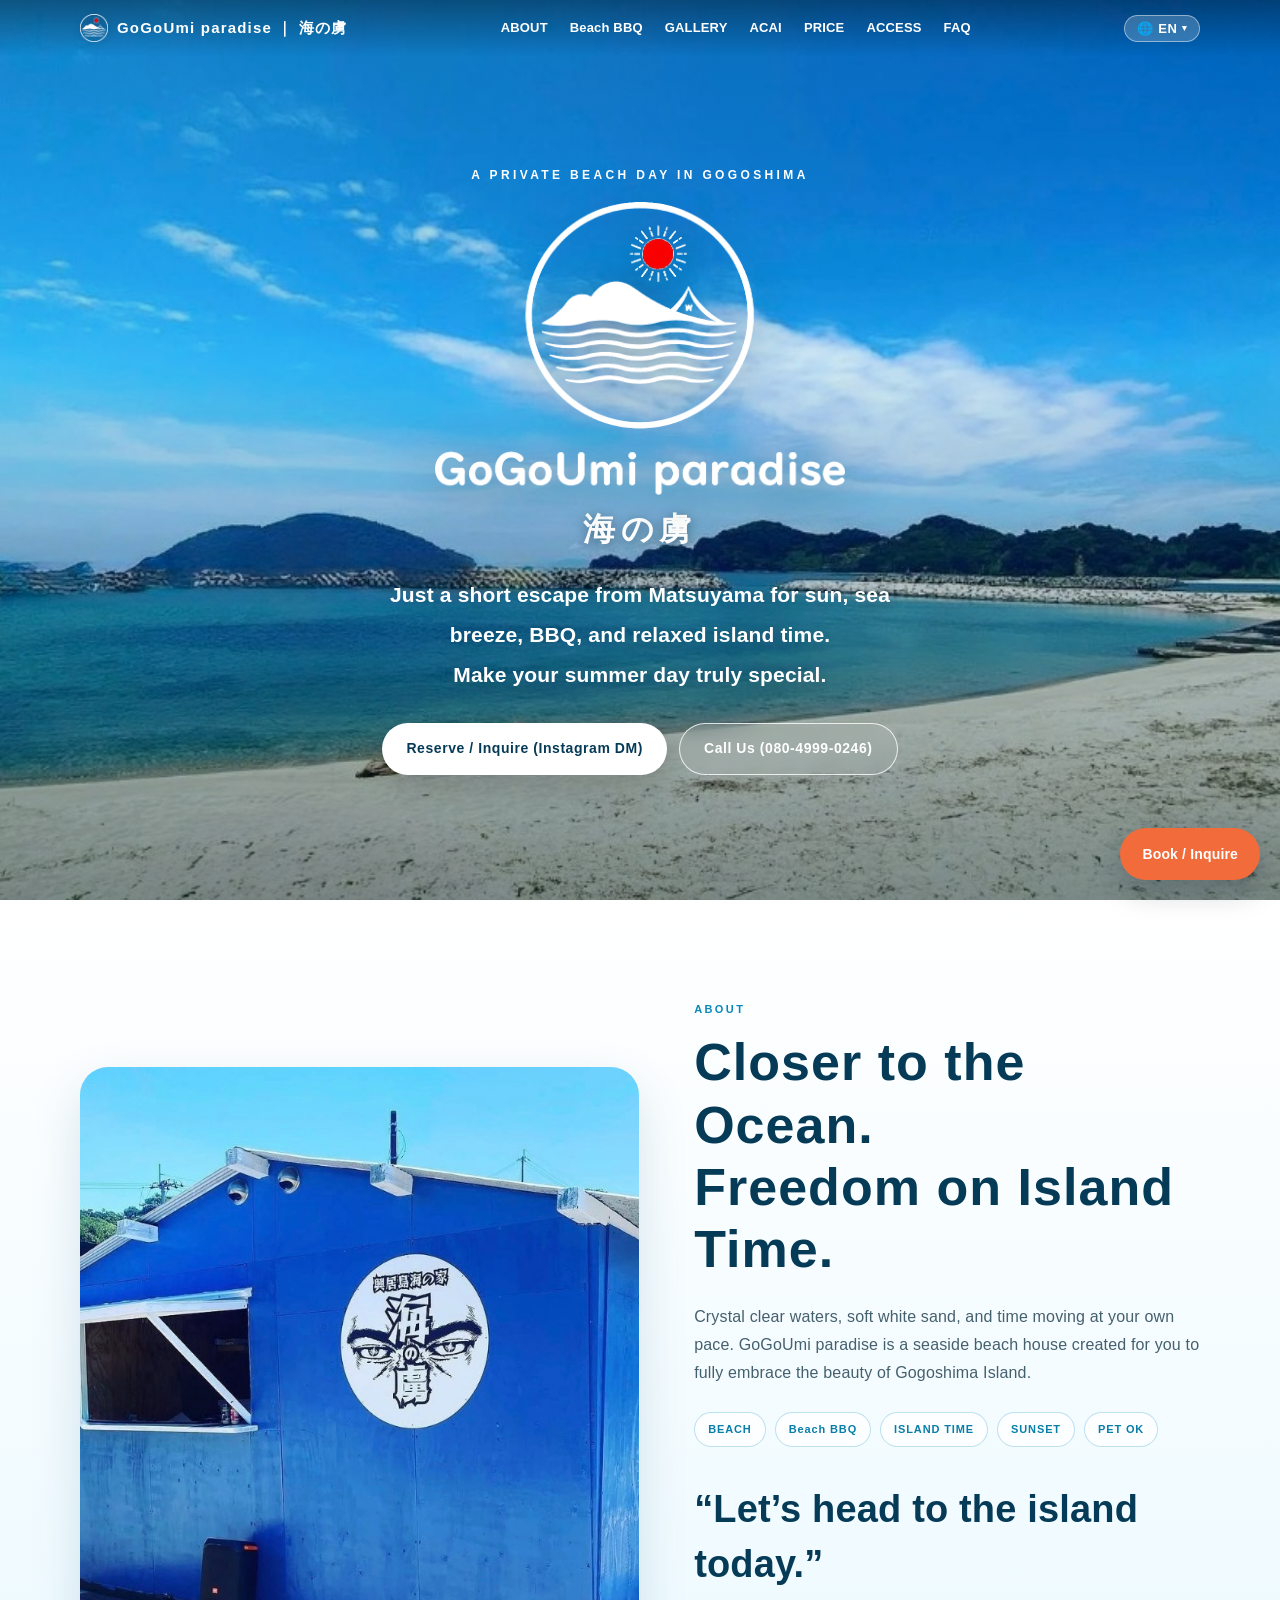
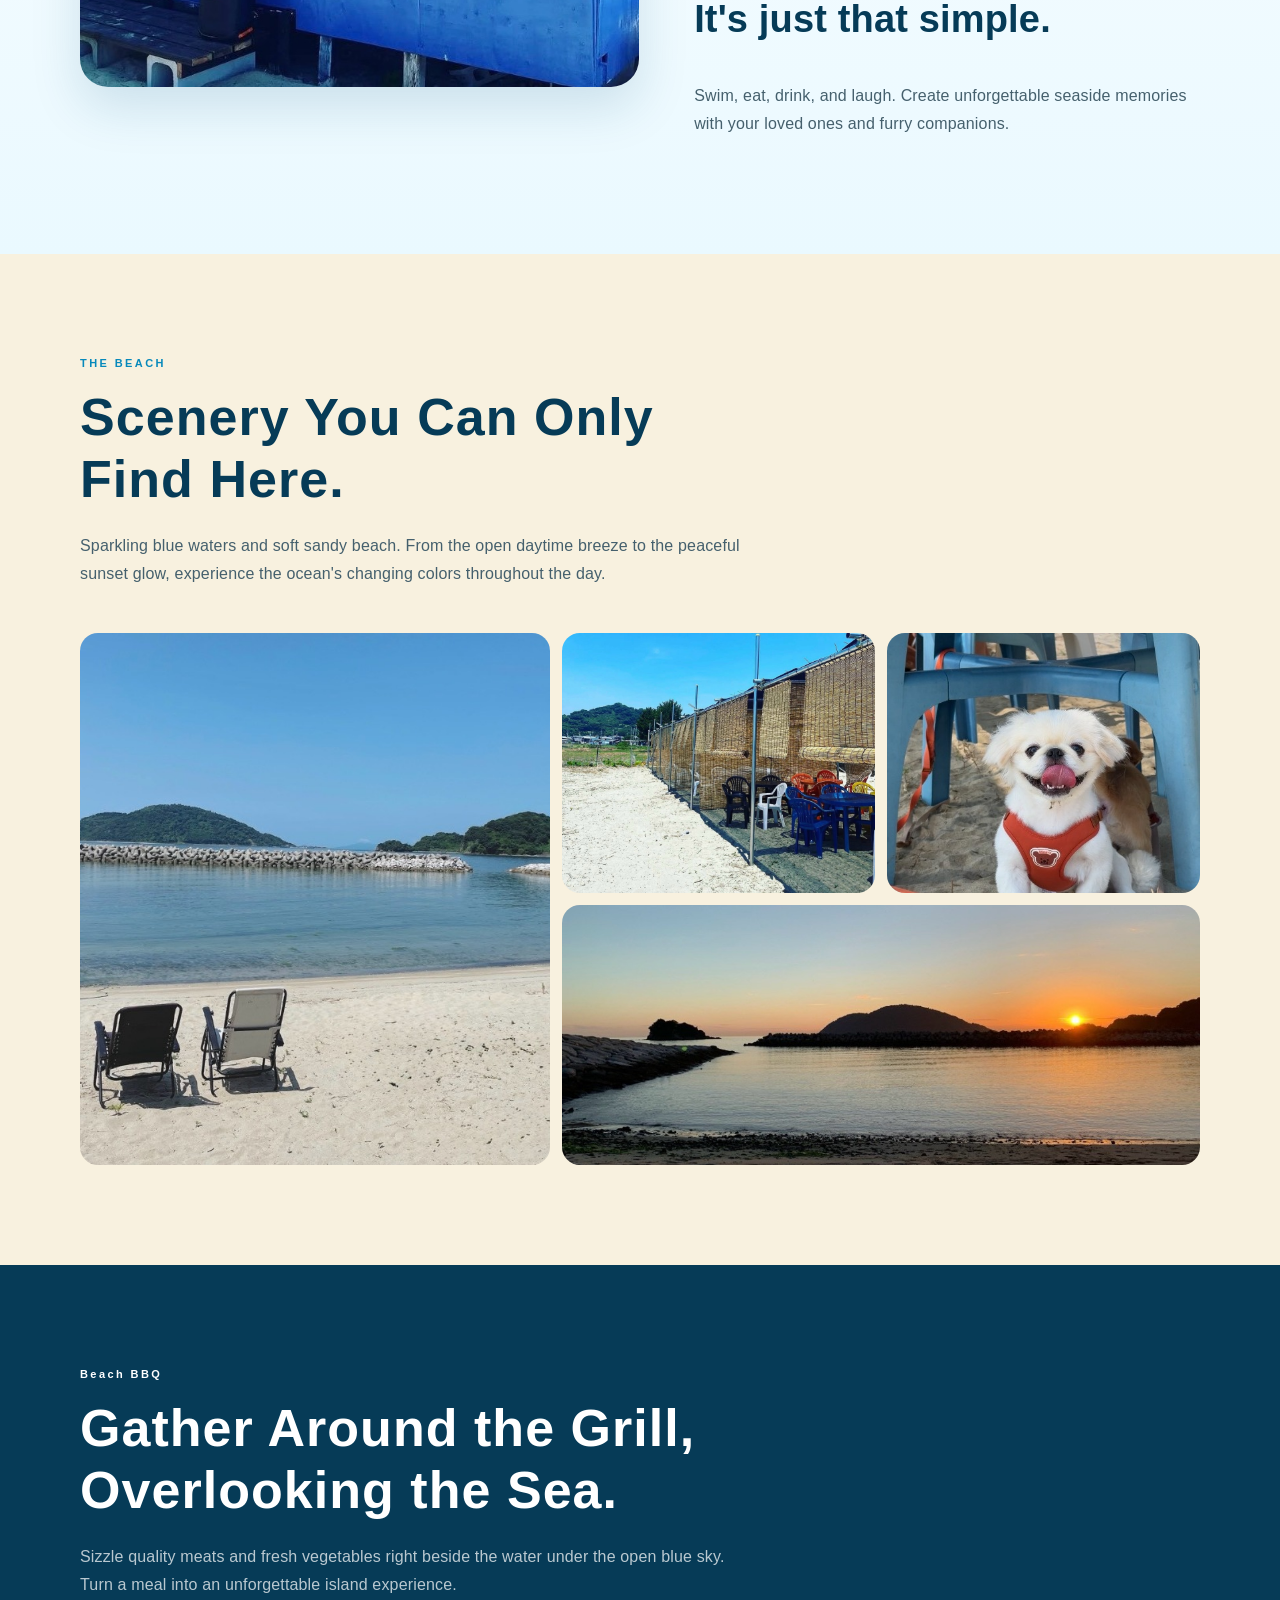
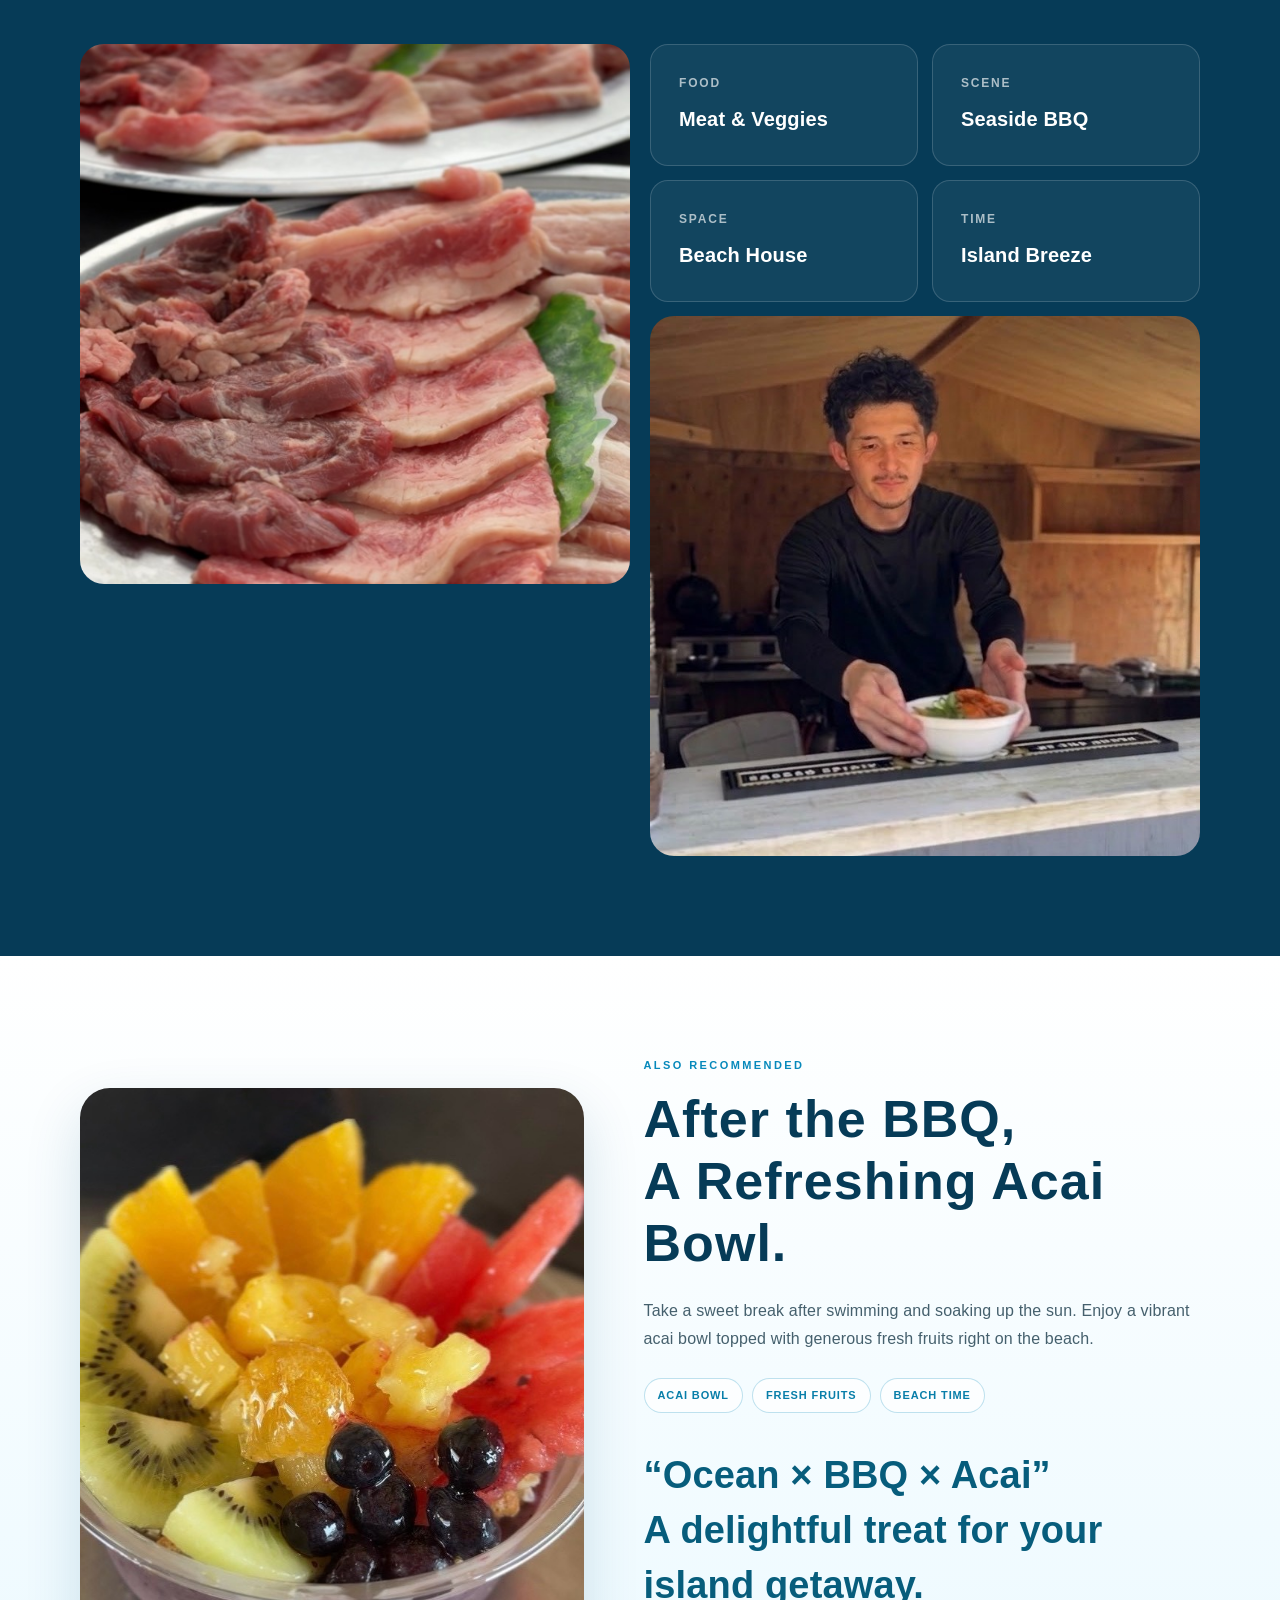
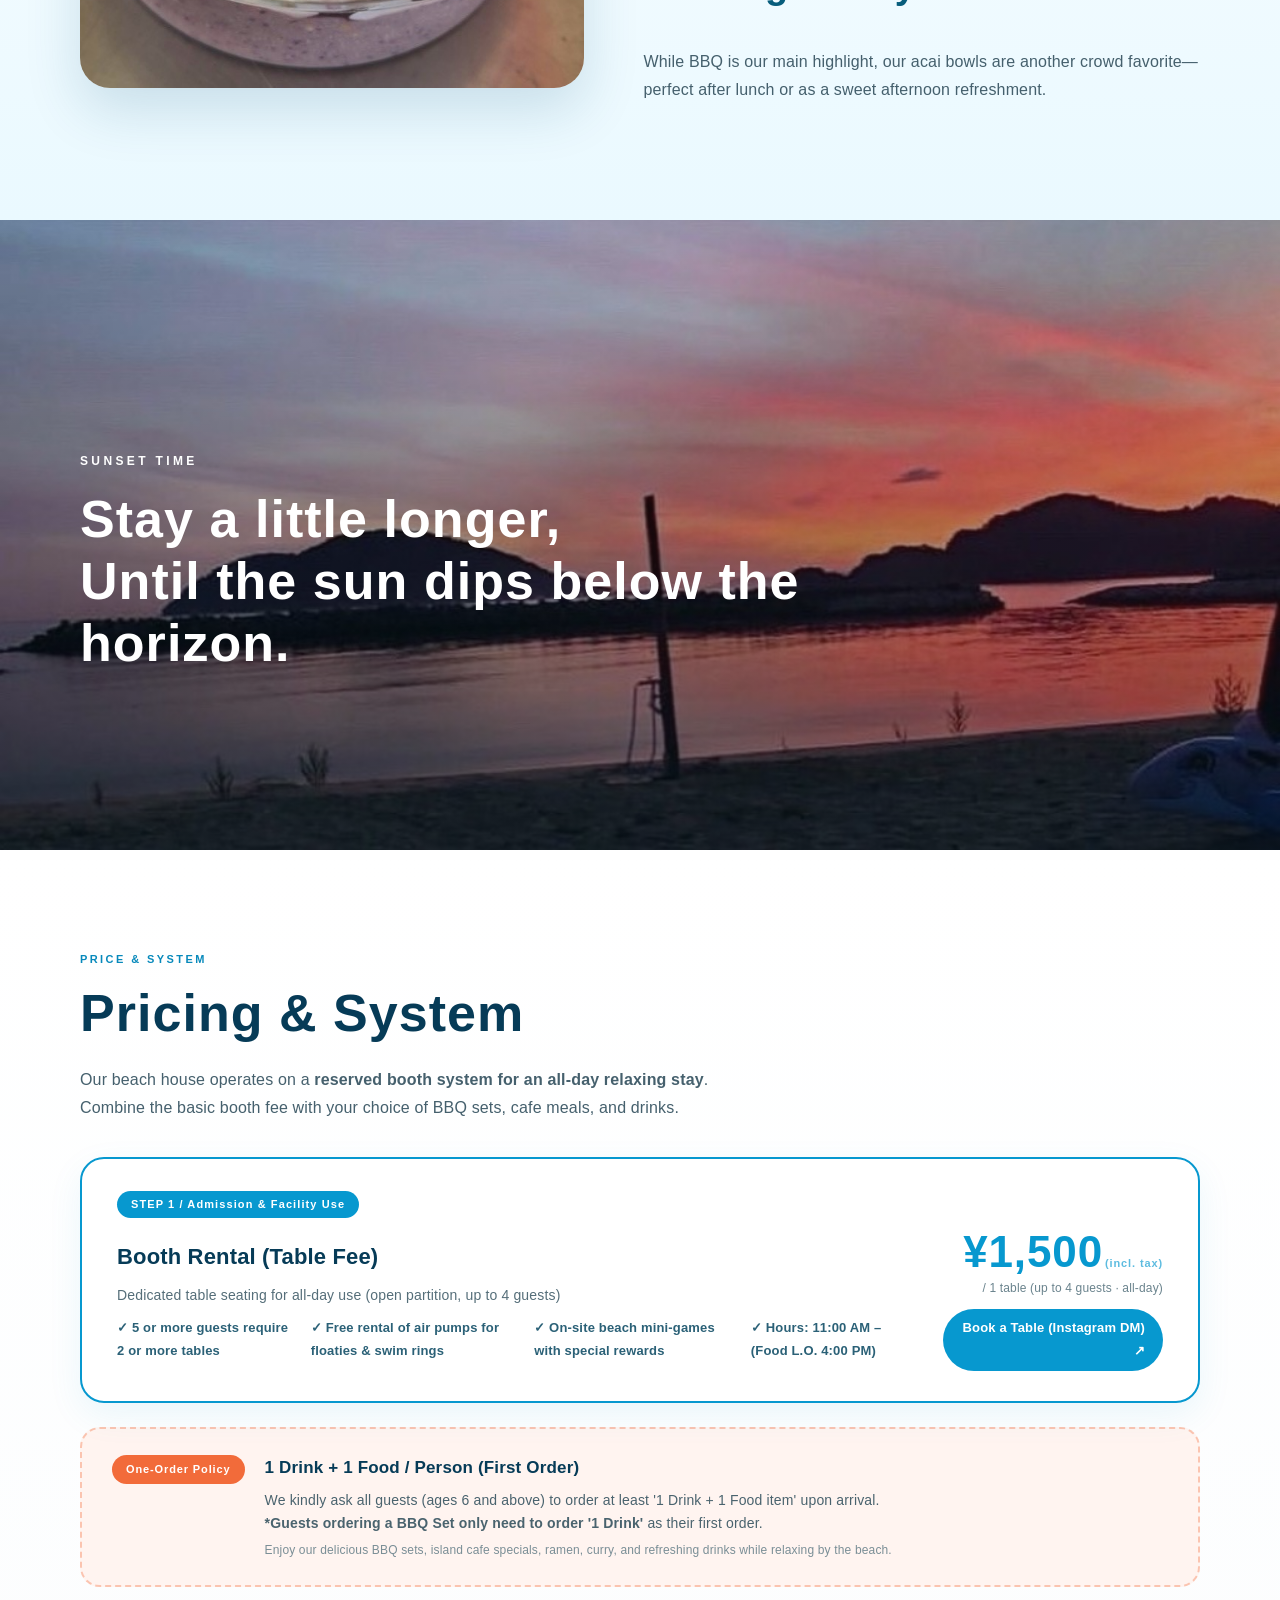
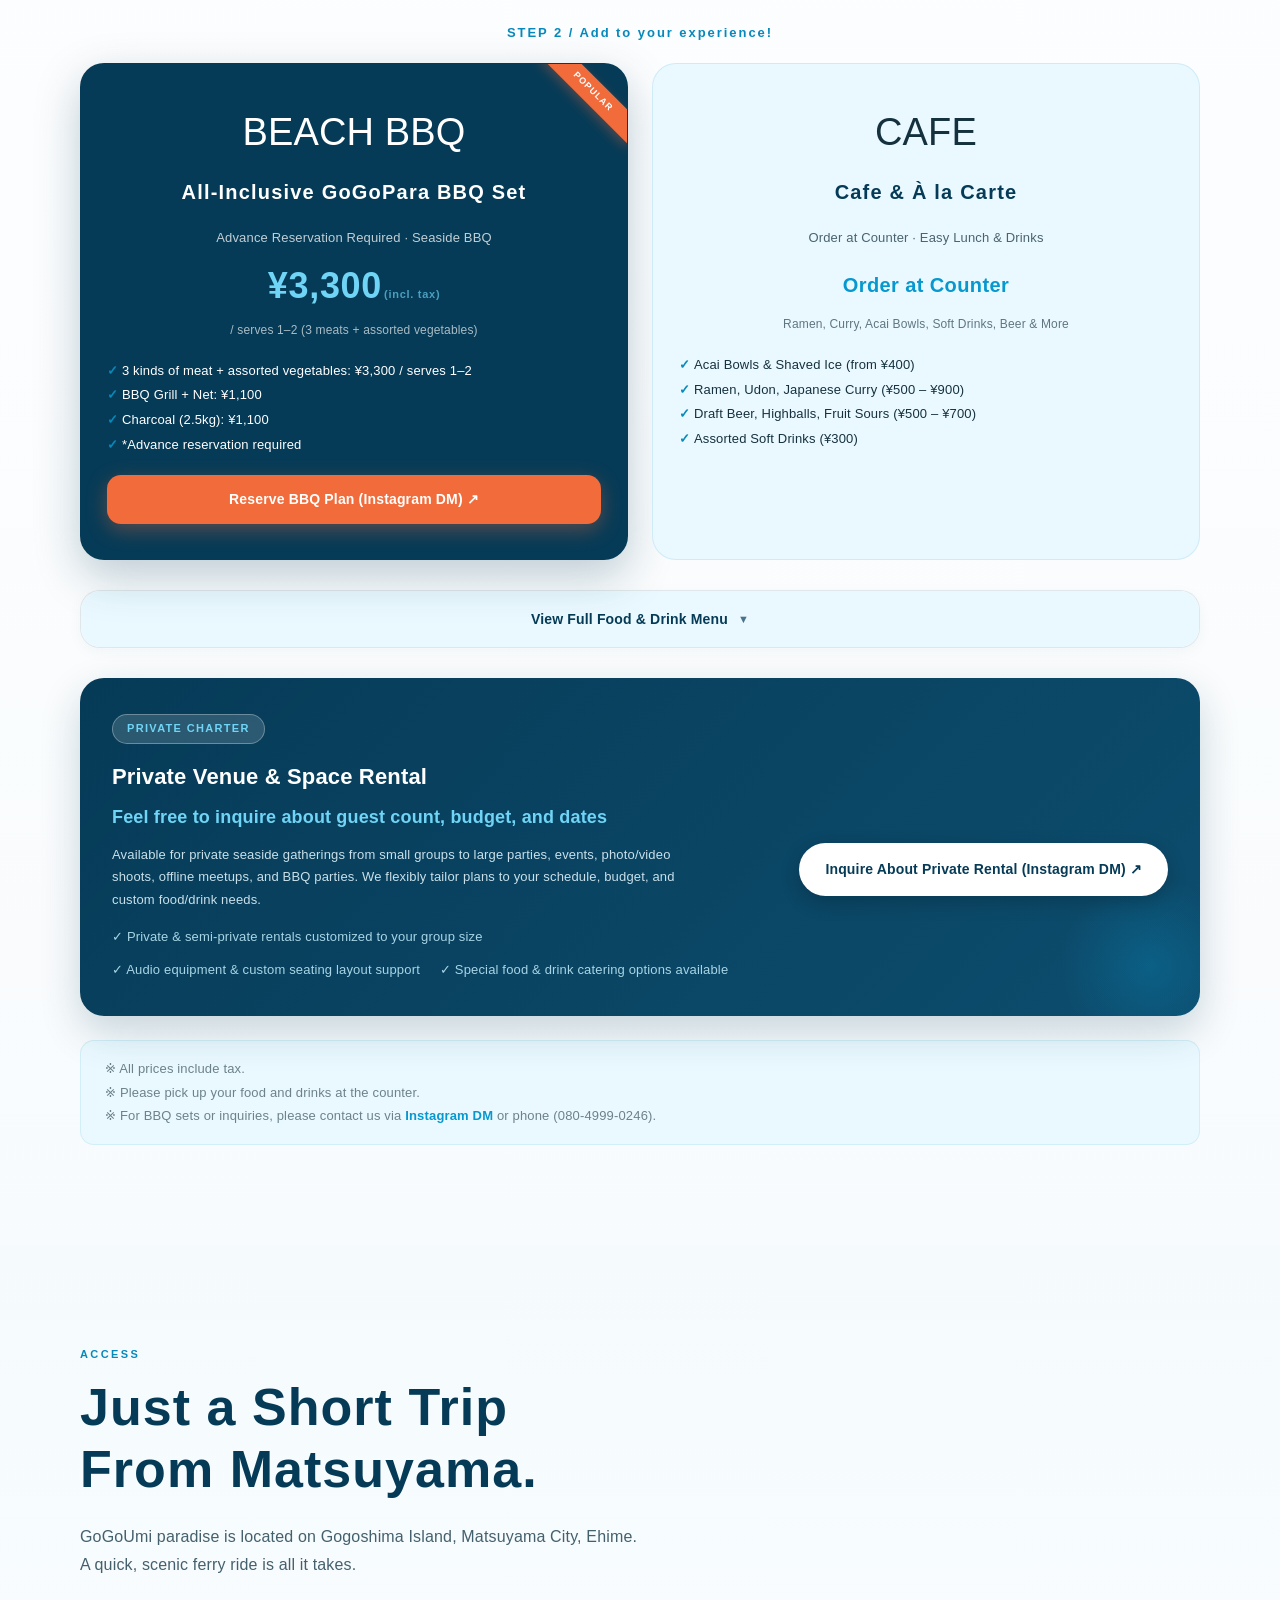
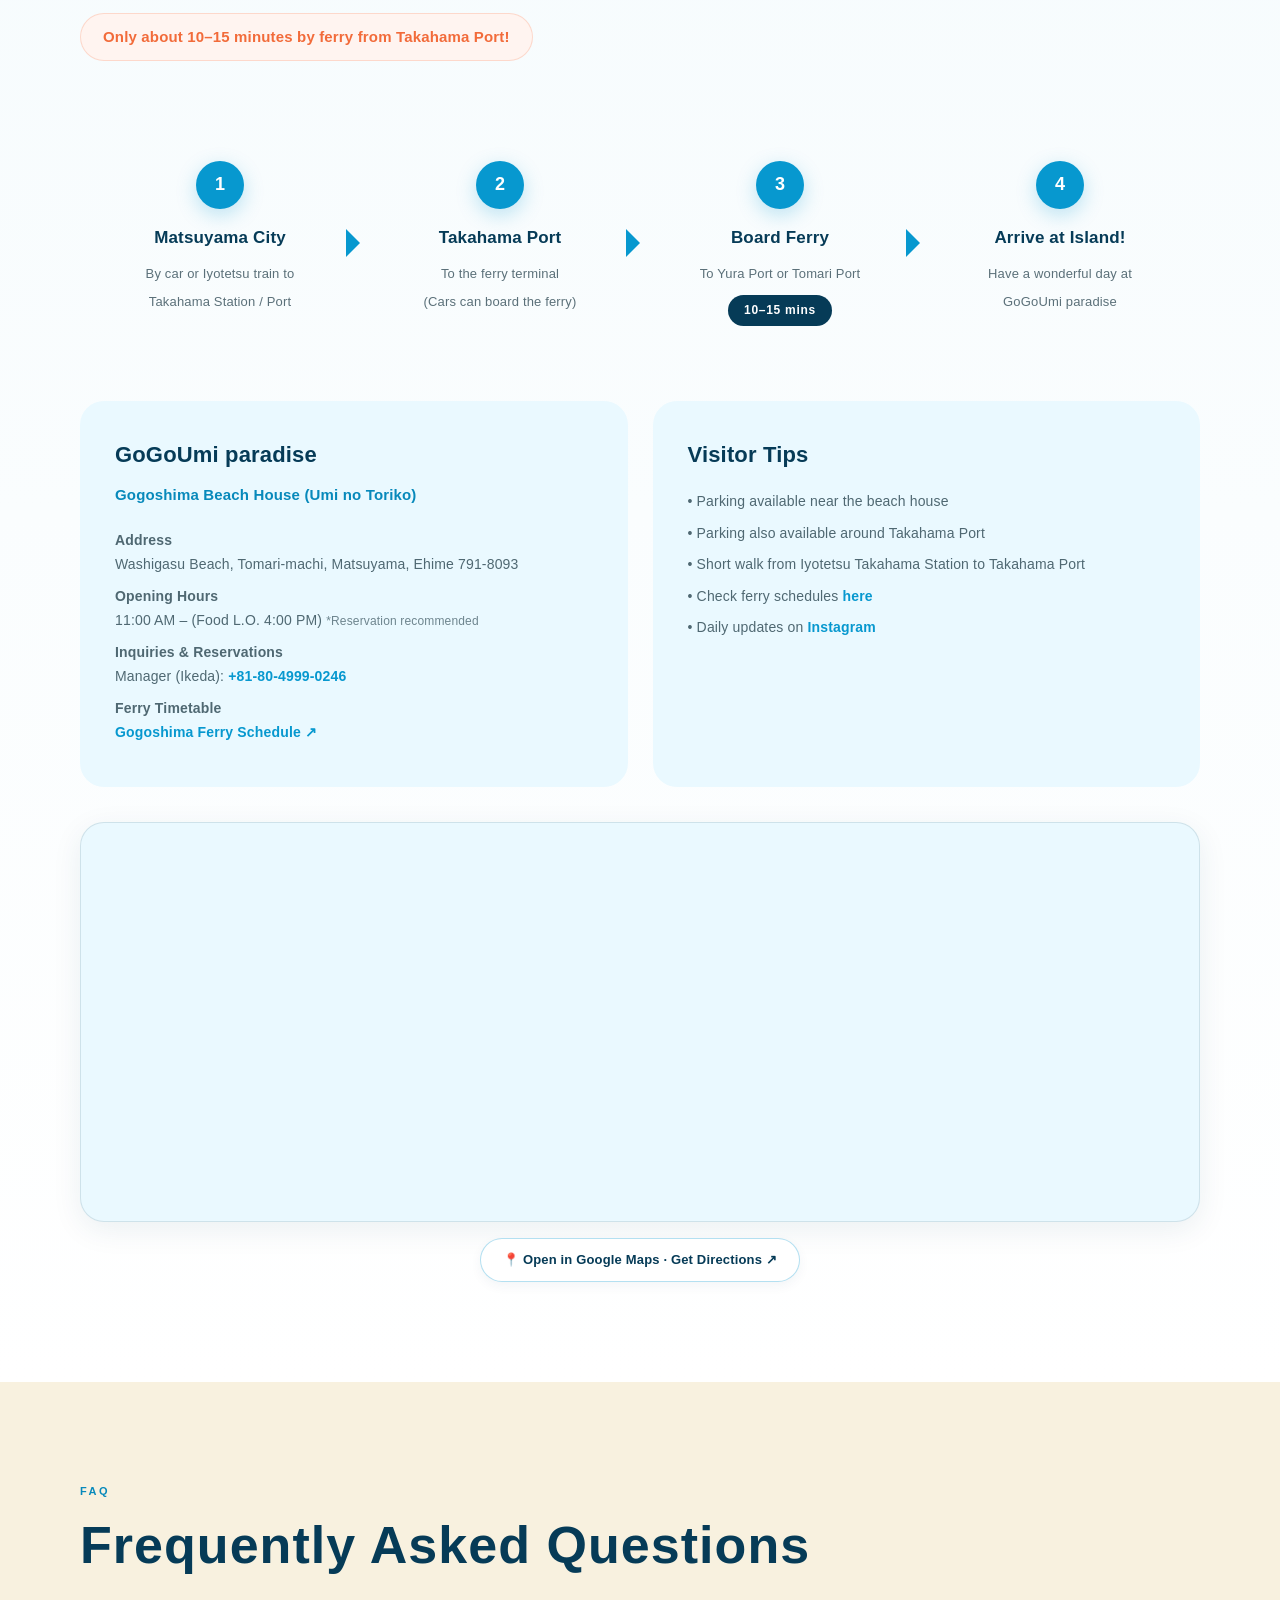
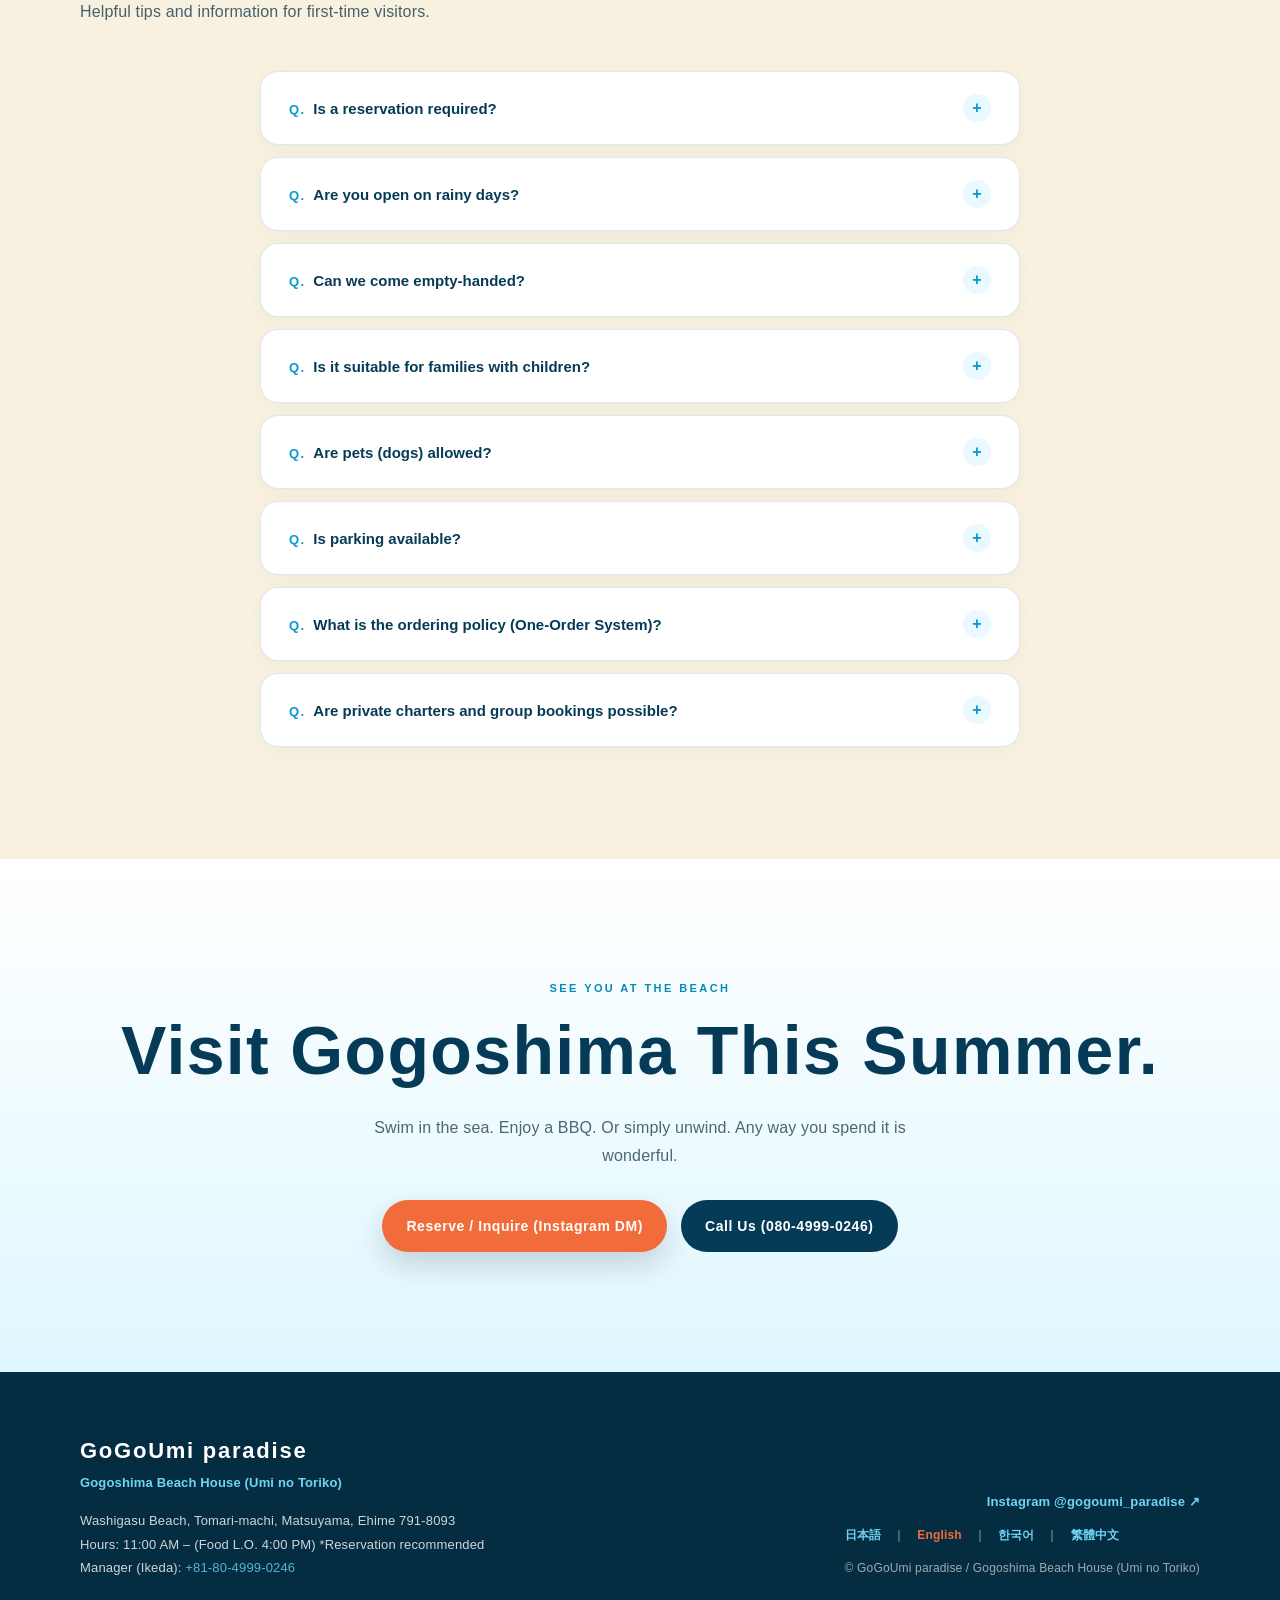
==== commit 71d56136: "fix(cache): Cloudflare Pagesのキャッシュ無効化（_headers）と全言語アセットへのキャッシュバスター付与 - _headers を配置し HTML/CSS/JS に対し" ====
--- a/en/index.html
+++ b/en/index.html
@@ -36,7 +36,7 @@
 
   <link rel="icon" type="image/jpeg" href="../images/logo.jpeg">
   <link rel="apple-touch-icon" href="../images/logo.jpeg">
-  <link rel="stylesheet" href="../style.css">
+  <link rel="stylesheet" href="../style.css?v=20260829_02">
 
   <!-- Structured Data (Schema.org / JSON-LD) -->
   <!-- 1. Store / Business Info (LocalBusiness / Restaurant) -->
@@ -518,9 +518,9 @@
   </div>
 
   <!-- Pricing config for English -->
-  <script src="prices.js" defer></script>
+  <script src="prices.js?v=20260829_02" defer></script>
   <!-- Main application script -->
-  <script src="../app.js" defer></script>
+  <script src="../app.js?v=20260829_02" defer></script>
 </body>
 
 </html>
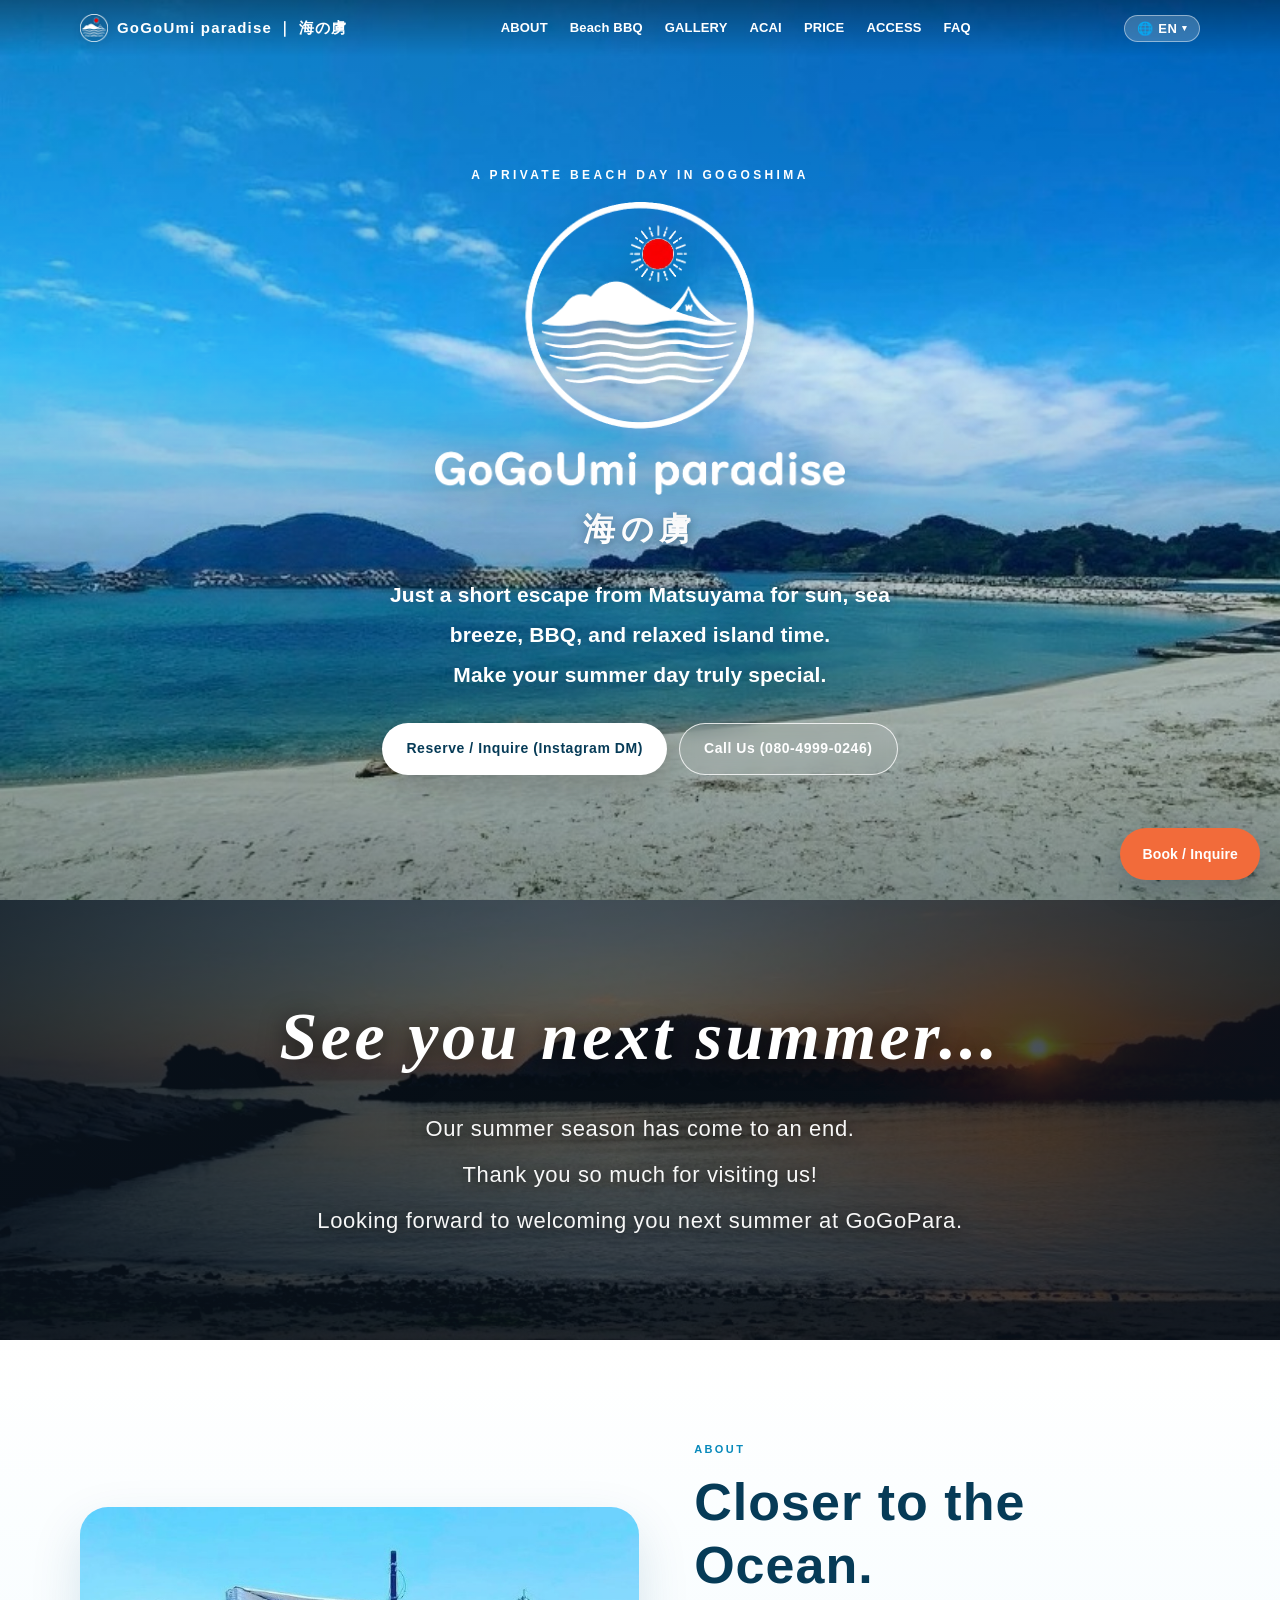
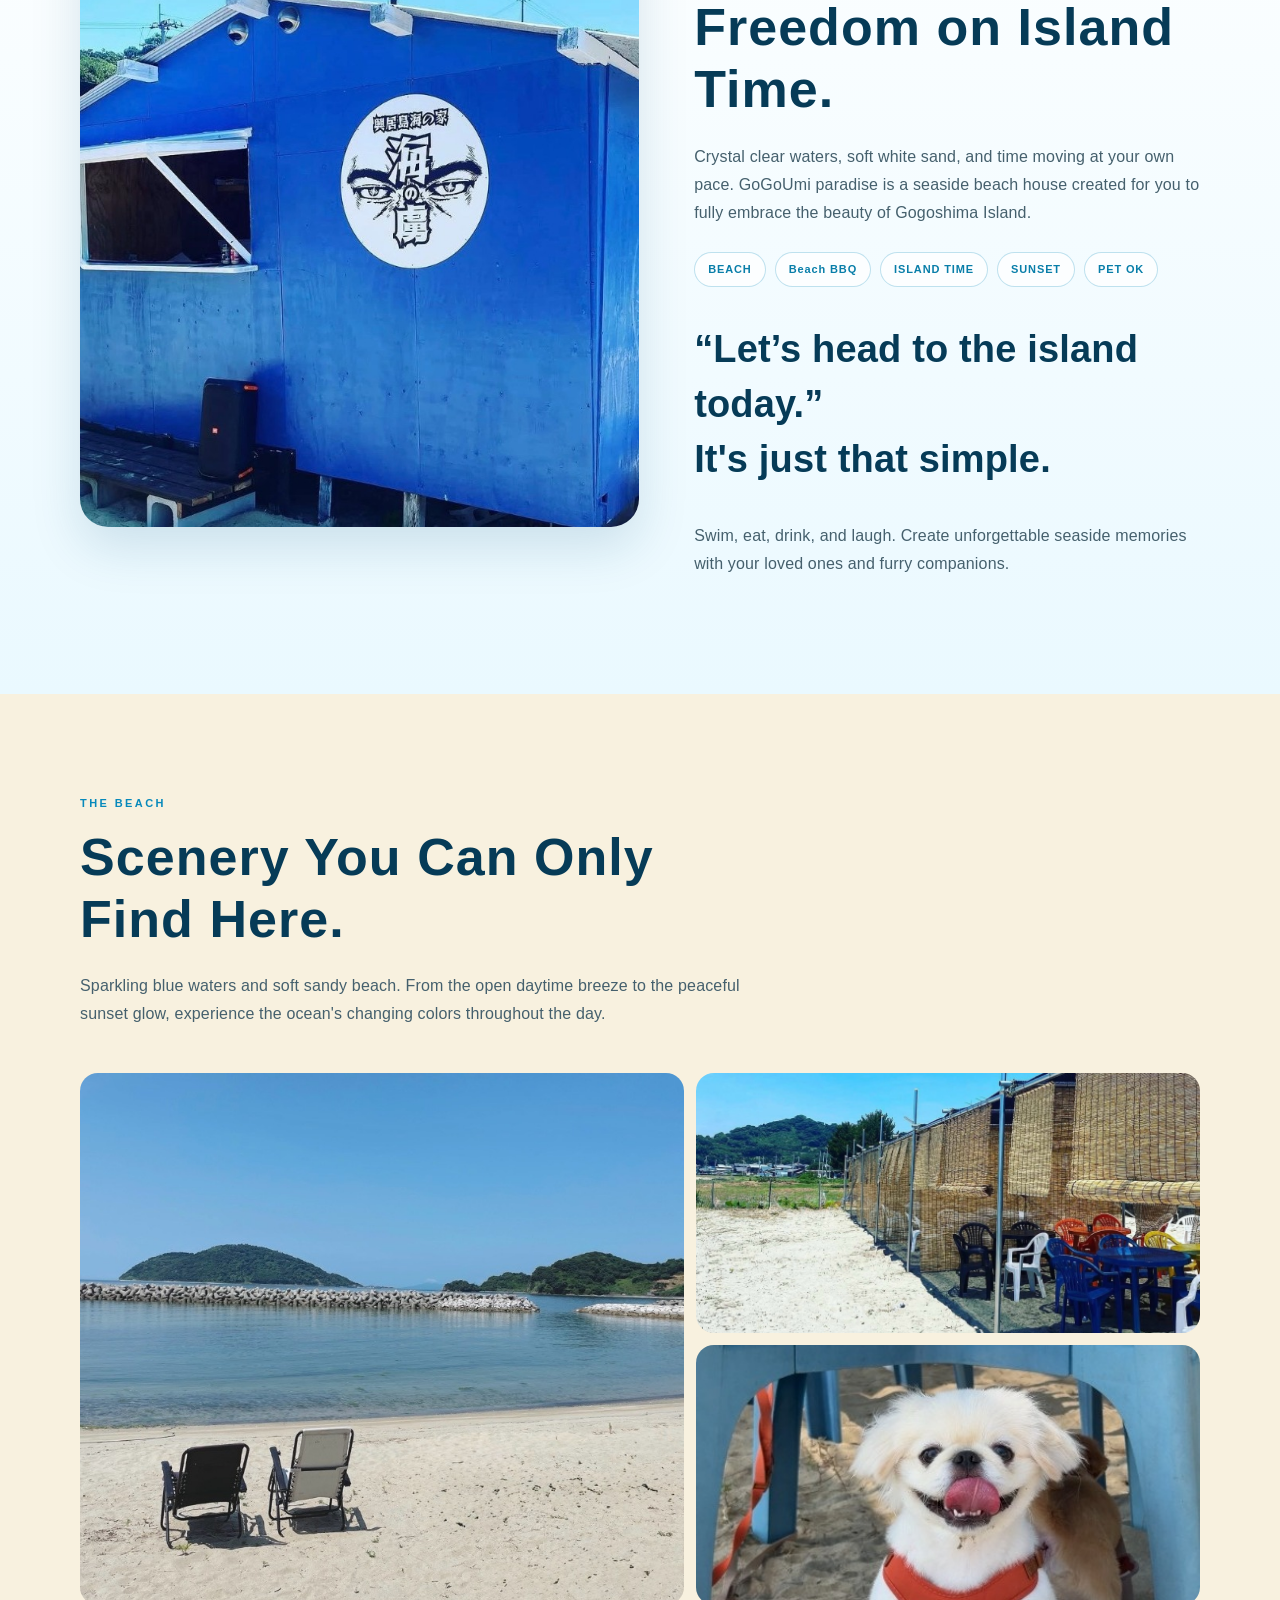
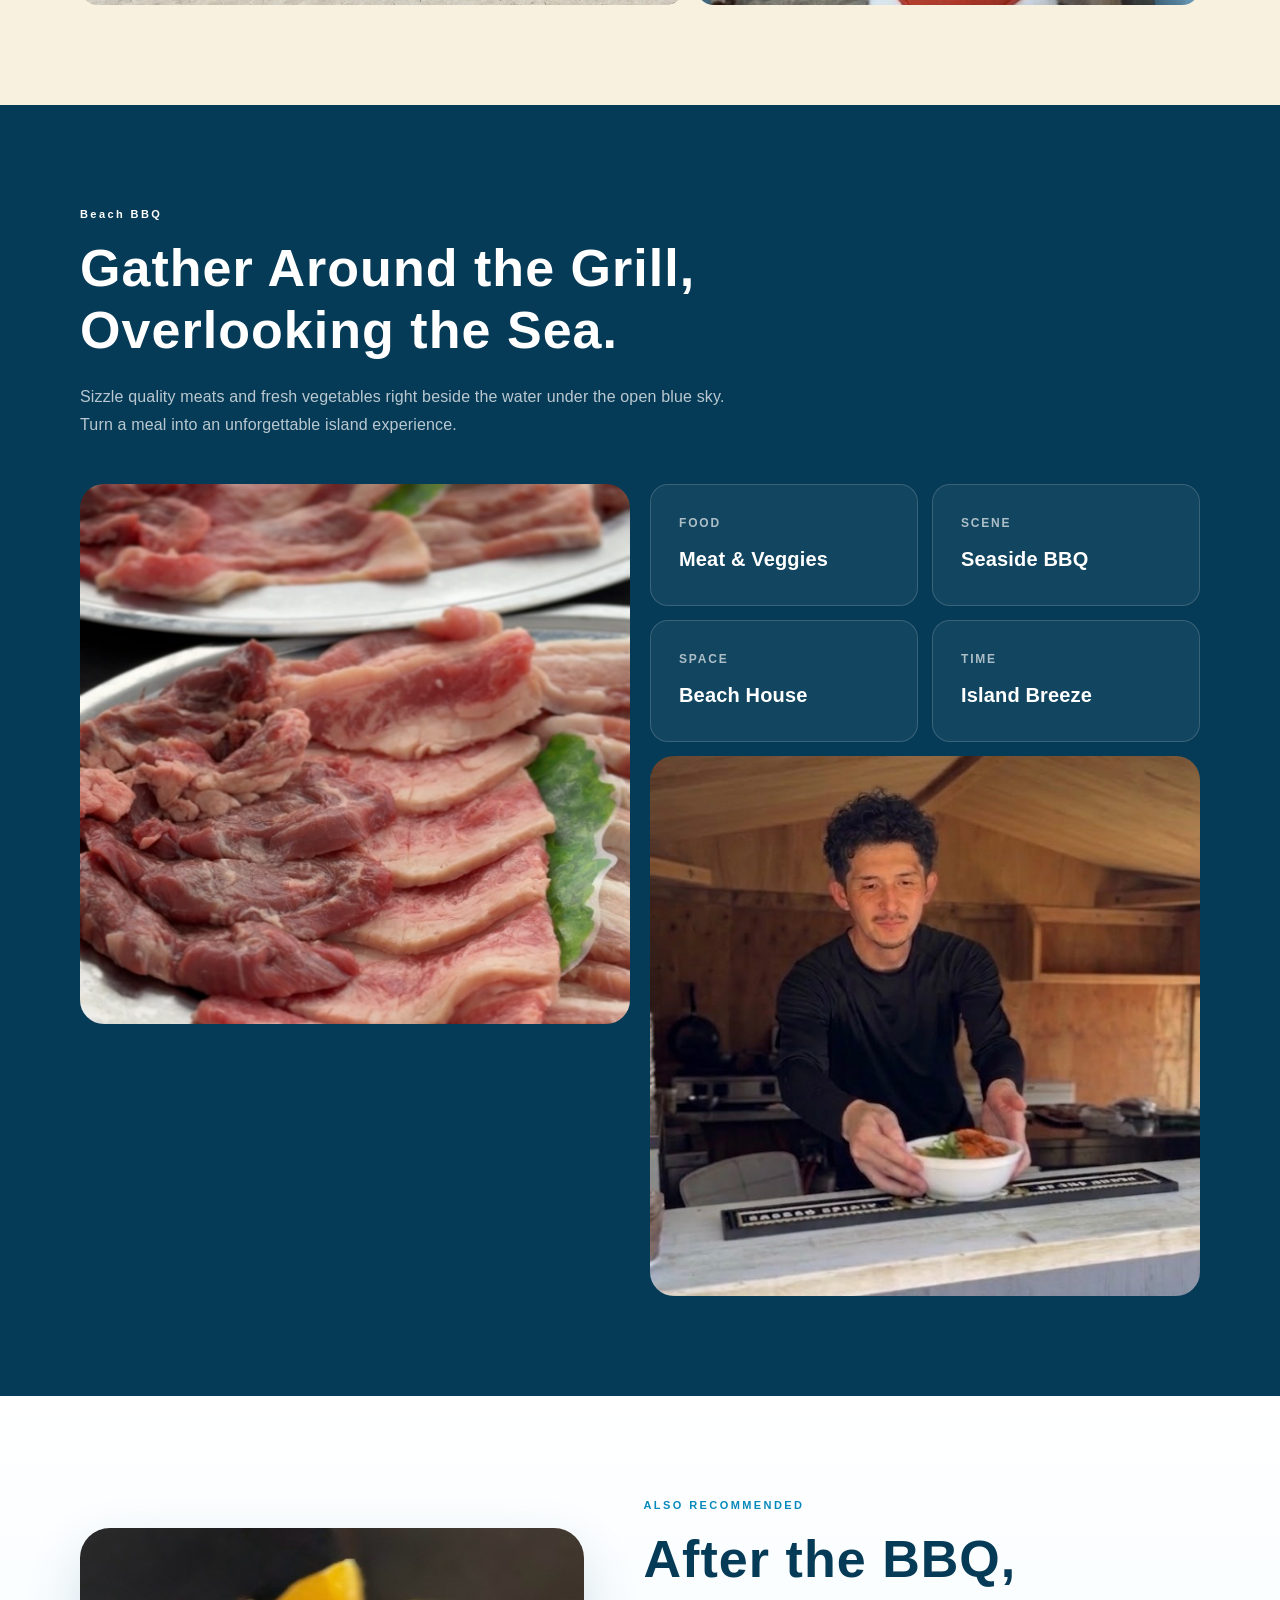
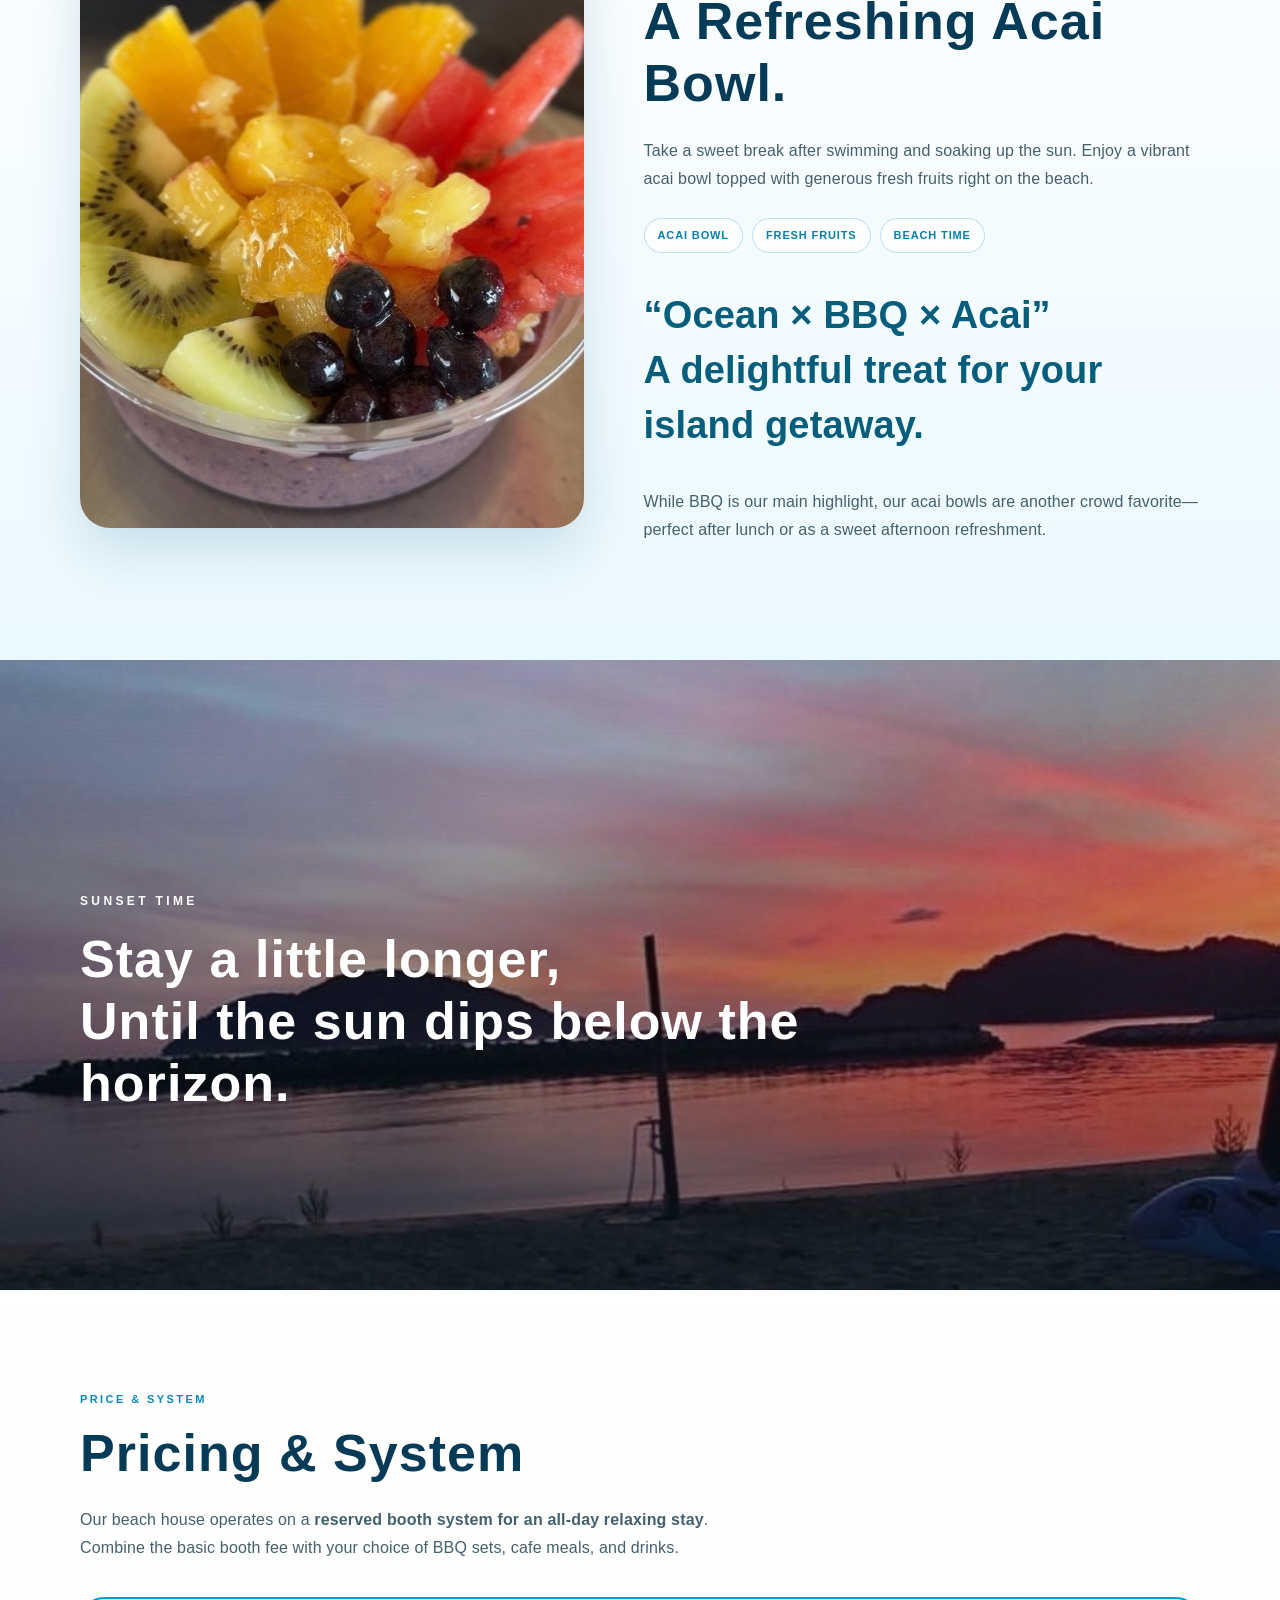
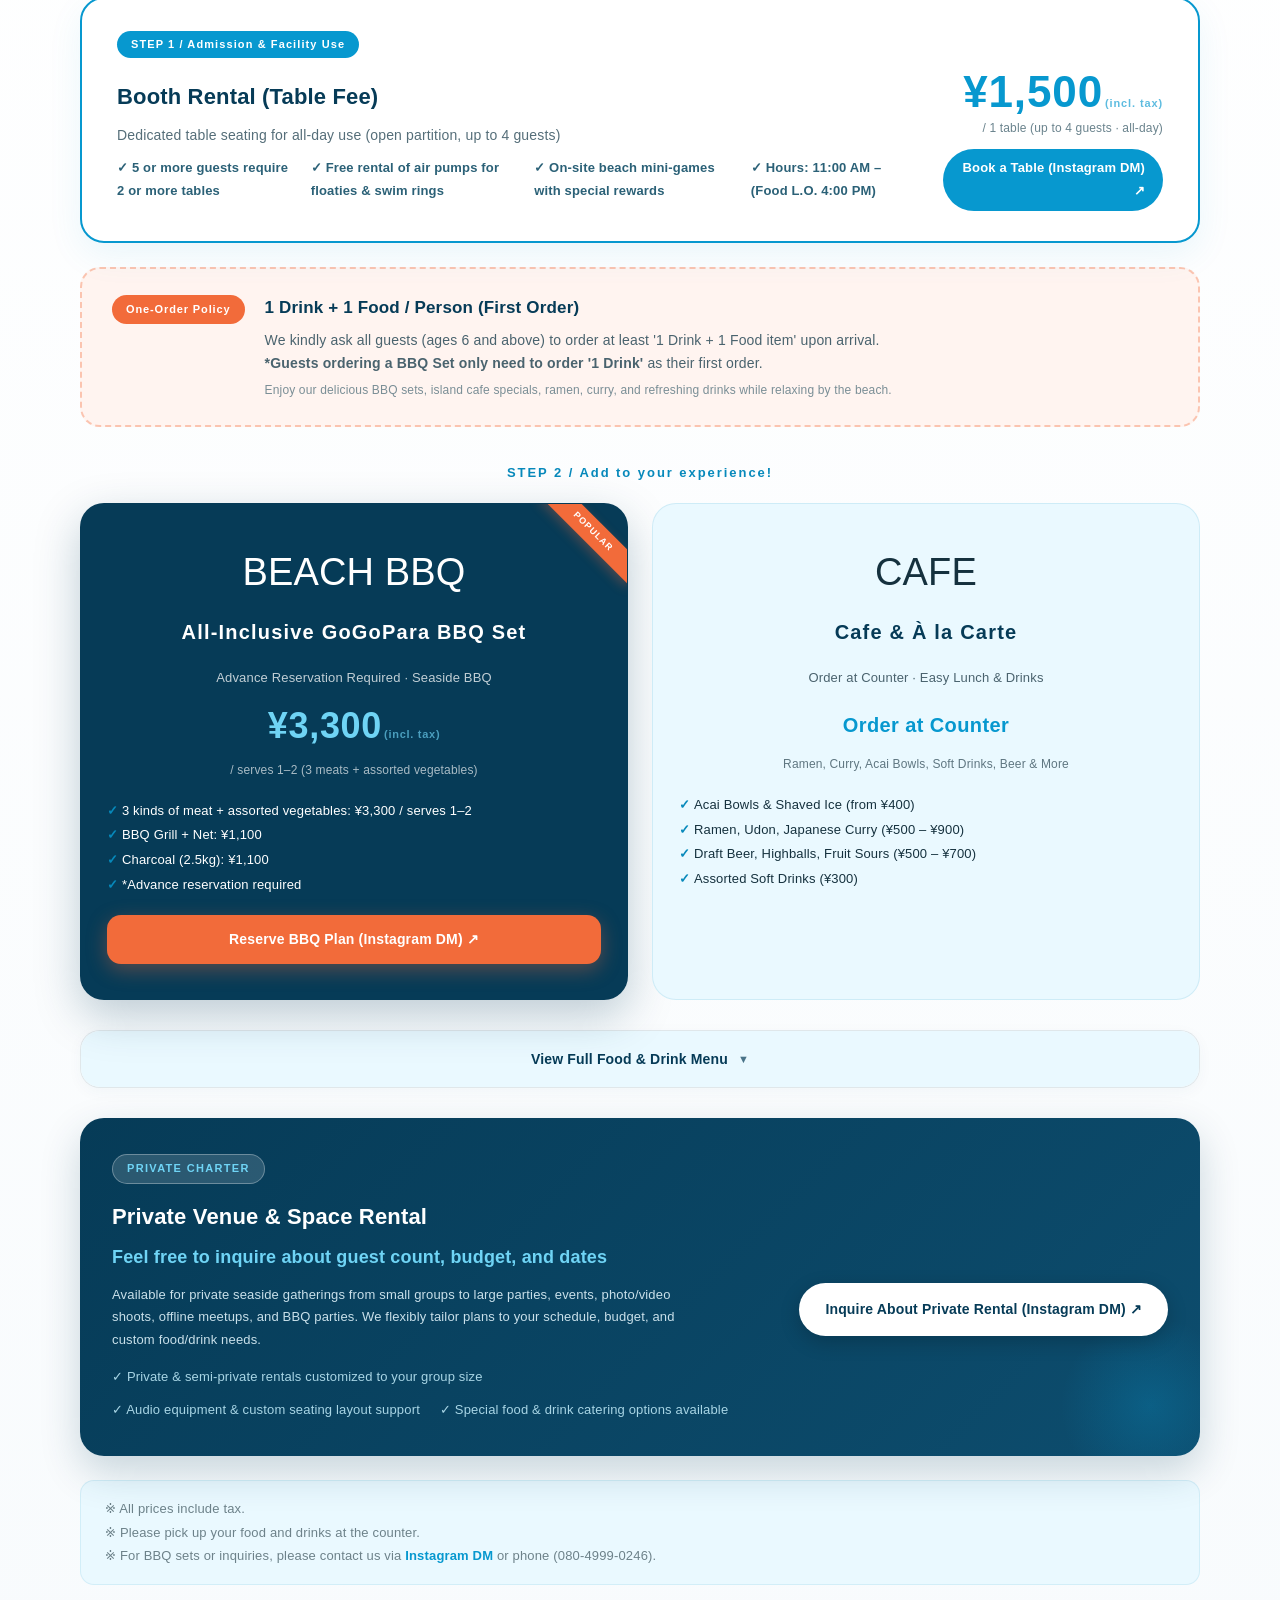
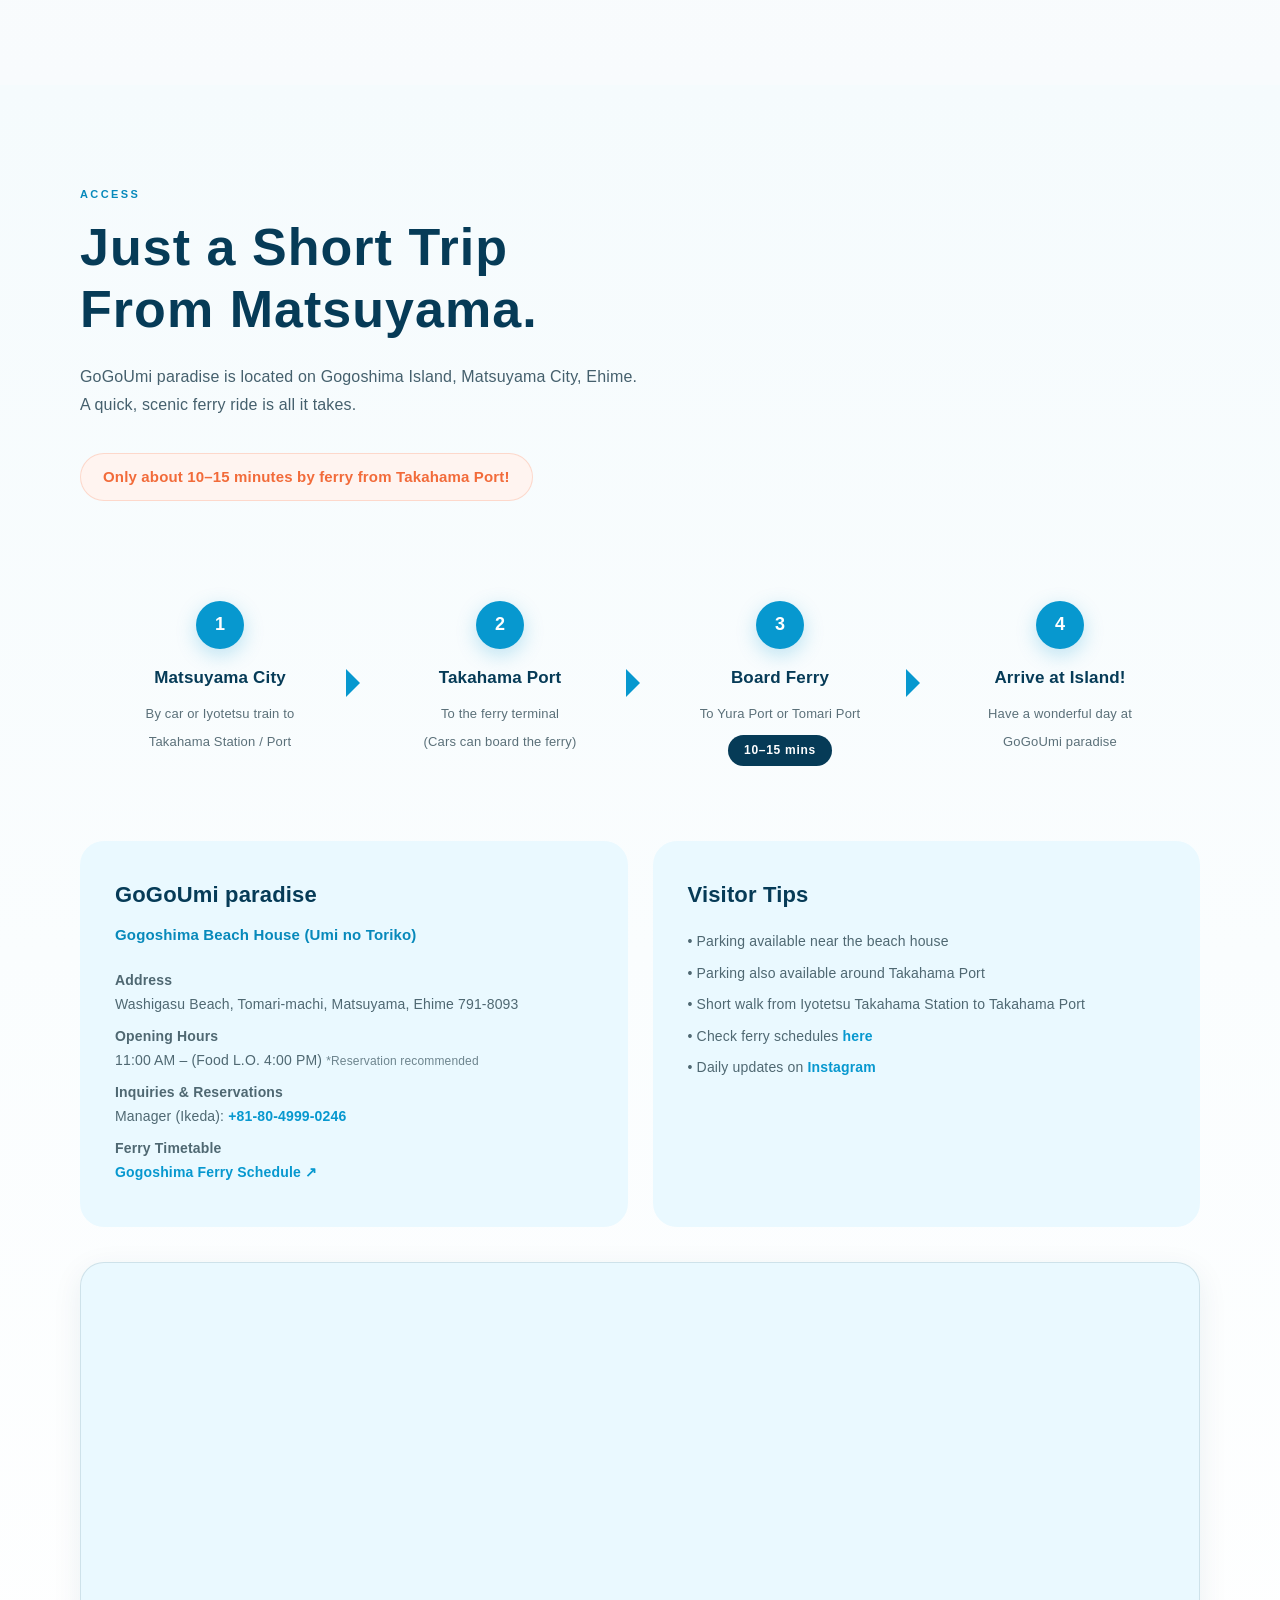
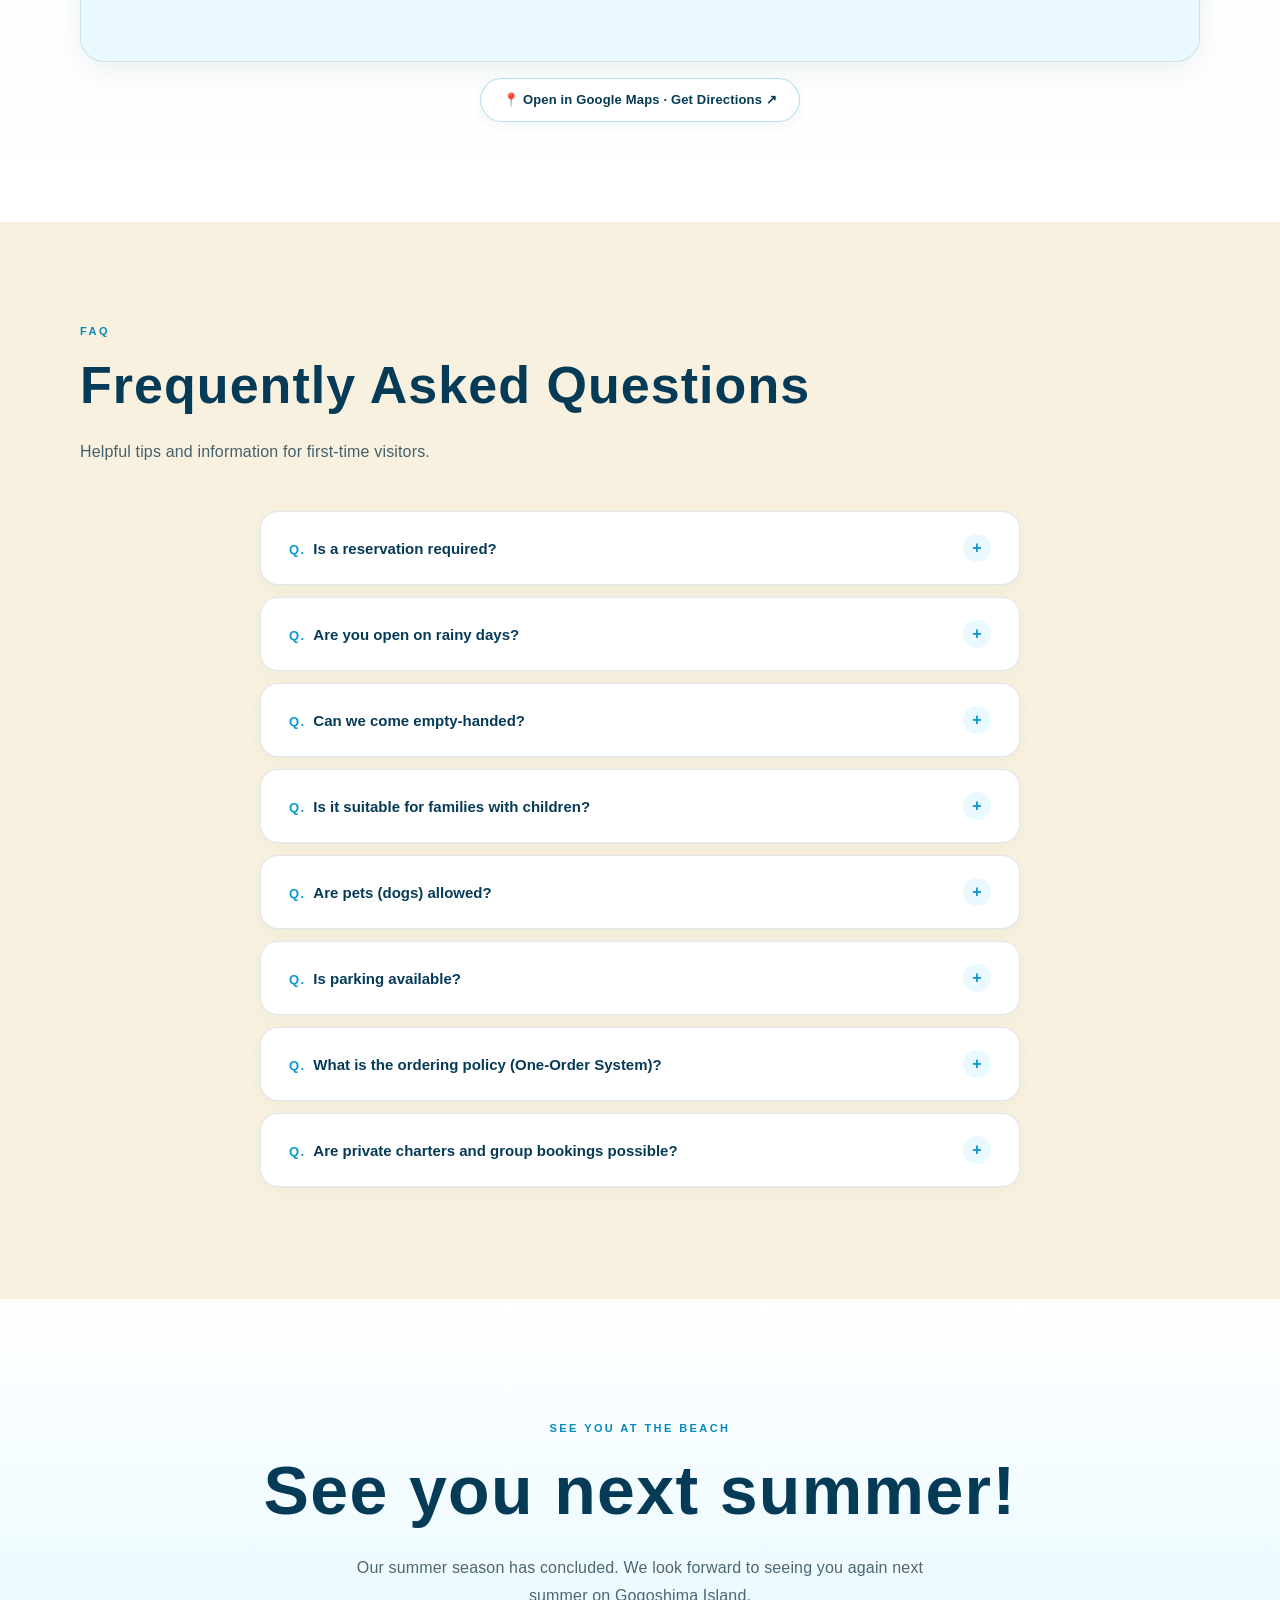
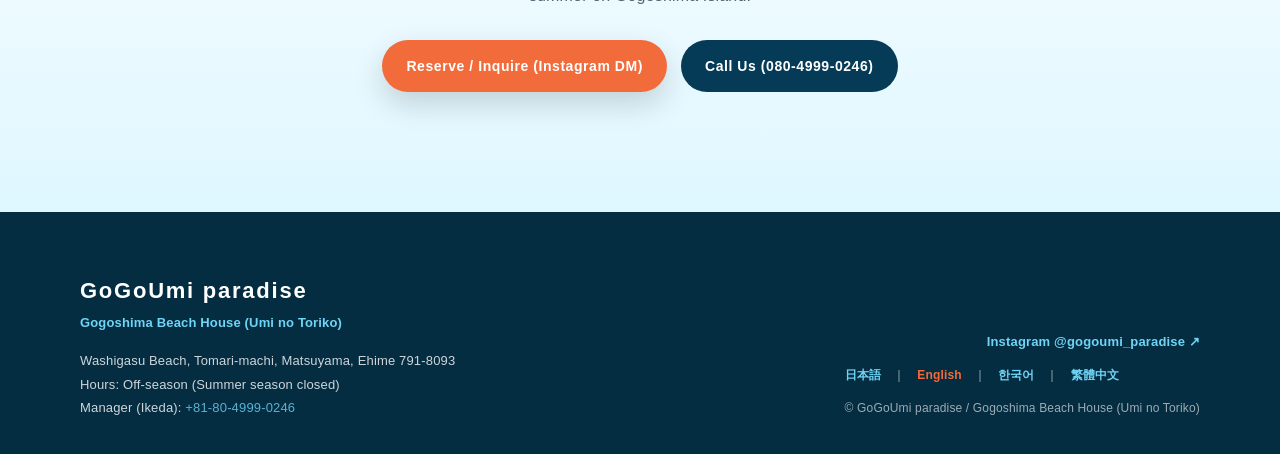
==== commit fb10b9e4: "feat: シーズンオフ対応（夕日バナー新設、GALLERYレイアウト調整、多言語対応）" ====
--- a/en/index.html
+++ b/en/index.html
@@ -207,6 +207,21 @@
     </div>
   </header>
 
+  <section class="offseason-section">
+    <div class="offseason-bg">
+      <img src="../images/photo20.jpeg" alt="Sunset and beach on Gogoshima Island" loading="lazy" decoding="async">
+    </div>
+    <div class="offseason-overlay"></div>
+    <div class="offseason-content">
+      <h2 class="offseason-title">See you next summer...</h2>
+      <p class="offseason-desc">
+        Our summer season has come to an end.<br>
+        Thank you so much for visiting us!<br>
+        Looking forward to welcoming you next summer at GoGoPara.
+      </p>
+    </div>
+  </section>
+
   <main>
     <section class="intro" id="about">
       <div class="container intro-grid">
@@ -233,7 +248,6 @@
           <div class="g g1"><img src="../images/photo14.jpeg" alt="Beach chairs by the turquoise sea" loading="lazy" decoding="async"></div>
           <div class="g g2"><img src="../images/photo15.jpeg" alt="Shaded terrace seating at the beach house" loading="lazy" decoding="async"></div>
           <div class="g g3"><img src="../images/dog.jpeg" alt="Beloved dog enjoying the beach" loading="lazy" decoding="async"></div>
-          <div class="g g4"><img src="../images/photo20.jpeg" alt="Romantic sunset on the beach" loading="lazy" decoding="async"></div>
         </div>
       </div>
     </section>
@@ -473,8 +487,8 @@
     <section class="final">
       <div class="container">
         <div class="kicker">SEE YOU AT THE BEACH</div>
-        <h2>Visit Gogoshima This Summer.</h2>
-        <p>Swim in the sea. Enjoy a BBQ. Or simply unwind. Any way you spend it is wonderful.</p>
+        <h2>See you next summer!</h2>
+        <p>Our summer season has concluded. We look forward to seeing you again next summer on Gogoshima Island.</p>
         <div class="final-actions">
           <a class="btn btn-primary btn-accent" href="https://www.instagram.com/gogoumi_paradise" data-reserve-link
             target="_blank" rel="noopener noreferrer">Reserve / Inquire (Instagram DM)</a>
@@ -491,7 +505,7 @@
         <div class="footer-sub">Gogoshima Beach House (Umi no Toriko)</div>
         <p class="footer-info">
           Washigasu Beach, Tomari-machi, Matsuyama, Ehime 791-8093<br>
-          Hours: 11:00 AM – (Food L.O. 4:00 PM) *Reservation recommended<br>
+          Hours: Off-season (Summer season closed)<br>
           Manager (Ikeda): <a href="tel:08049990246">+81-80-4999-0246</a>
         </p>
       </div>
--- a/style.css
+++ b/style.css
@@ -462,7 +462,7 @@
 
     .gallery-grid {
       display: grid;
-      grid-template-columns: 1.2fr .8fr .8fr;
+      grid-template-columns: 1.2fr 1fr;
       grid-template-rows: 260px 260px;
       gap: 12px;
       margin-top: 45px
@@ -470,10 +470,6 @@
 
     .gallery-grid .g1 {
       grid-row: span 2
-    }
-
-    .gallery-grid .g4 {
-      grid-column: 2 / span 2
     }
 
     .g {
@@ -1277,15 +1273,11 @@
 
       .gallery-grid {
         grid-template-columns: 1fr 1fr;
-        grid-template-rows: 220px 220px 220px
+        grid-template-rows: 220px 220px;
       }
 
       .gallery-grid .g1 {
         grid-row: span 2
-      }
-
-      .gallery-grid .g4 {
-        grid-column: 1 / span 2
       }
 
       .bbq-grid .photo {
@@ -1369,15 +1361,11 @@
 
       .gallery-grid {
         grid-template-columns: 1fr;
-        grid-template-rows: 260px 200px 200px 200px
+        grid-template-rows: 260px 200px 200px;
       }
 
       .gallery-grid .g1 {
         grid-row: span 1
-      }
-
-      .gallery-grid .g4 {
-        grid-column: 1
       }
 
       .float-bar {
@@ -1488,7 +1476,7 @@
     }
 
     /* ==============================================================================
-     * ユーティリティ・インラインスタイルの共通クラス化 (Task 7 リファクタリング)
+     * ユーティリティ・共通クラス定義
      * ============================================================================== */
     .bbq-sub-photo {
       height: 330px;
@@ -1925,5 +1913,113 @@
       }
     }
 
-
-
+    /* ==========================================================================
+       Off-season Banner & Disabled Button Styles
+       ========================================================================== */
+    .offseason-section {
+      position: relative;
+      min-height: 440px;
+      display: flex;
+      align-items: center;
+      justify-content: center;
+      text-align: center;
+      color: #fff;
+      overflow: hidden;
+      padding: 90px 20px;
+    }
+
+    .offseason-bg {
+      position: absolute;
+      inset: 0;
+      z-index: 1;
+    }
+
+    .offseason-bg img {
+      width: 100%;
+      height: 100%;
+      object-fit: cover;
+      object-position: center 60%;
+      filter: brightness(0.72) contrast(1.08);
+      transform: scale(1.02);
+    }
+
+    .offseason-overlay {
+      position: absolute;
+      inset: 0;
+      z-index: 2;
+      background: radial-gradient(circle at center, rgba(16, 32, 48, 0.45) 0%, rgba(10, 20, 32, 0.78) 100%);
+    }
+
+    .offseason-content {
+      position: relative;
+      z-index: 3;
+      max-width: 760px;
+      margin: 0 auto;
+      padding: 0 16px;
+    }
+
+    .offseason-title {
+      font-family: 'Playfair Display', Georgia, 'Times New Roman', serif;
+      font-size: clamp(40px, 6.5vw, 68px);
+      font-weight: 700;
+      font-style: italic;
+      letter-spacing: .05em;
+      line-height: 1.2;
+      margin-bottom: 28px;
+      color: #ffffff;
+      text-shadow: 0 4px 24px rgba(0, 0, 0, .75);
+    }
+
+    .offseason-desc {
+      font-size: clamp(16px, 2.2vw, 22px);
+      line-height: 2.1;
+      color: rgba(255, 255, 255, .96);
+      text-shadow: 0 2px 14px rgba(0, 0, 0, .7);
+      margin: 0 auto;
+      font-weight: 500;
+      letter-spacing: .03em;
+      word-break: keep-all;
+      overflow-wrap: break-word;
+    }
+
+    .offseason-desc span {
+      display: inline-block;
+    }
+
+    .offseason-badge {
+      display: inline-block;
+      margin-top: 26px;
+      padding: 7px 20px;
+      border-radius: 999px;
+      background: rgba(255, 255, 255, .15);
+      backdrop-filter: blur(8px);
+      -webkit-backdrop-filter: blur(8px);
+      border: 1px solid rgba(255, 255, 255, .3);
+      font-size: 13px;
+      letter-spacing: .08em;
+      font-weight: 700;
+      color: #fff;
+    }
+
+    /* Disabled button styles for off-season */
+    .btn-disabled,
+    a.btn-disabled {
+      background: rgba(148, 163, 184, 0.45) !important;
+      color: rgba(255, 255, 255, 0.75) !important;
+      border-color: rgba(255, 255, 255, 0.25) !important;
+      cursor: not-allowed !important;
+      pointer-events: none !important;
+      box-shadow: none !important;
+      transform: none !important;
+      filter: grayscale(0.8);
+      user-select: none;
+    }
+
+    .float-reserve.btn-disabled {
+      background: #64748b !important;
+      color: #cbd5e1 !important;
+      box-shadow: 0 6px 20px rgba(0, 0, 0, .25) !important;
+    }
+
+
+
